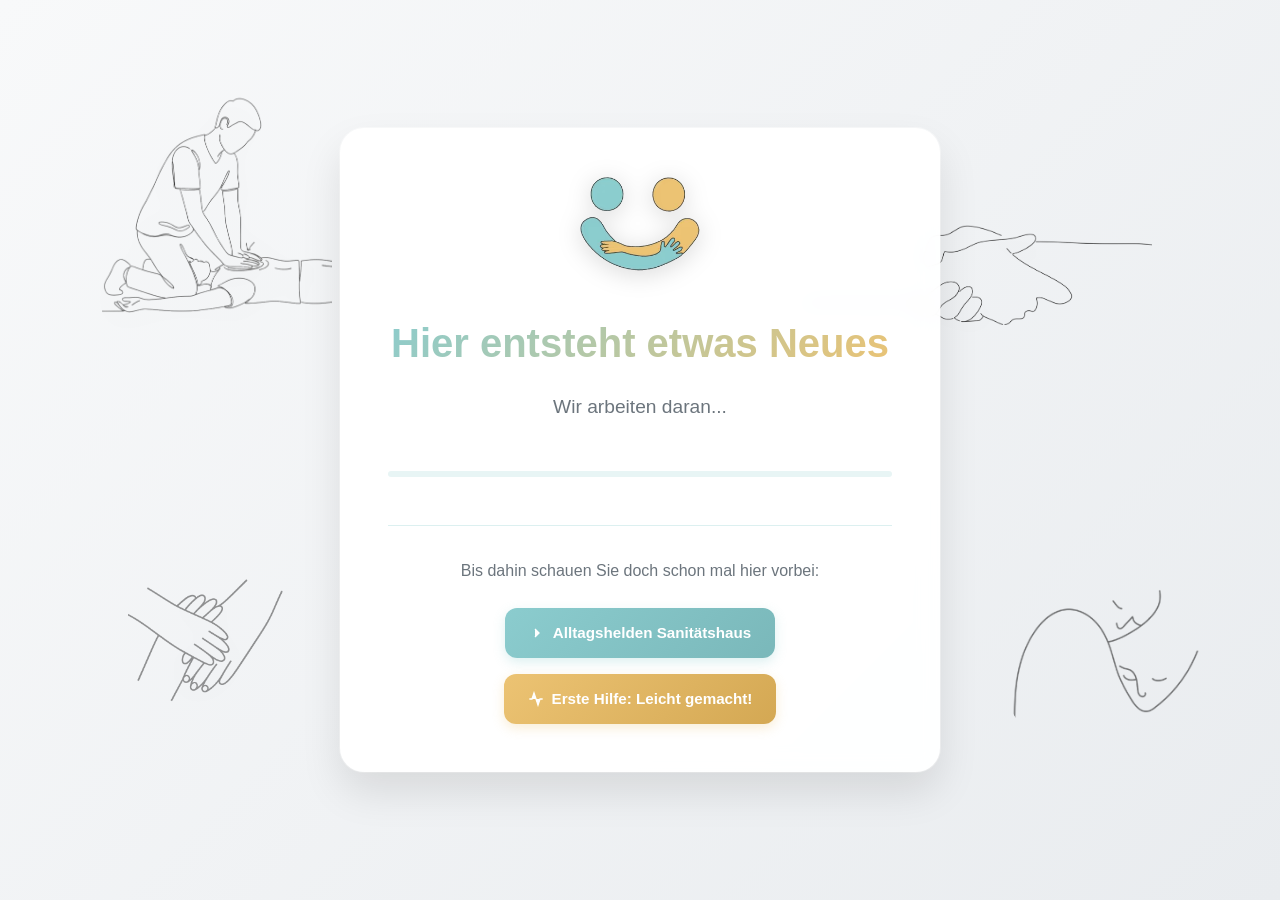
==== index.html @ 0db9a211 "Added favicon" ====
<!DOCTYPE html>
<html lang="de">

<head>
    <meta charset="UTF-8">
    <meta name="viewport" content="width=device-width, initial-scale=1.0">

    <link rel="apple-touch-icon" sizes="180x180" href="img/apple-touch-icon.png">
    <link rel="icon" type="image/png" sizes="32x32" href="img/favicon-32x32.png">
    <link rel="icon" type="image/png" sizes="16x16" href="img/favicon-16x16.png">
    <link rel="manifest" href="site.webmanifest">

    <link rel="stylesheet" href="style.css">
    <script src="script.js" async></script>
    <title>Alltagshelden GmbH – Hier entsteht etwas Neues</title>
</head>

<body>
    <!-- Floating Background Elements -->
    <div class="bg-element">
        <img src="img/bg3.avif" alt="">
    </div>
    <div class="bg-element">
        <img src="img/bg2.avif" alt="">
    </div>
    <div class="bg-element">
        <img src="img/bg1.avif" alt="">
    </div>
    <div class="bg-element">
        <img src="img/bg4.avif" alt="">
    </div>

    <div class="container">
        <div class="content-card">
            <!-- Logo Section -->
            <div class="logo-container">

                <img src="img/logo.avif" alt="Logo - Zwei Figuren halten sich im Arm" class="logo">

            </div>

            <!-- Main Content -->
            <h1 class="main-heading">Hier entsteht etwas Neues</h1>

            <p class="subtitle">
                Wir arbeiten daran...
            </p>

            <!-- Progress Indicator -->
            <div class="progress-container">
                <!-- <div class="progress-text">Wir machen Fortschritte...</div> -->
                <div class="progress-bar">
                    <div class="progress-fill"></div>
                </div>
            </div>

            <!-- Links Section -->
            <div class="links-section">
                <p class="links-intro">
                    Bis dahin schauen Sie doch schon mal hier vorbei:
                </p>

                <div class="link-buttons">
                    <a href="https://alltagshelden-sanitaetshaus.de/" class="cta-button">
                        <svg class="icon" viewBox="0 0 24 24" fill="none" stroke="currentColor" stroke-width="2">
                            <path d="m9 18 6-6-6-6" />
                        </svg>
                        Alltagshelden Sanitätshaus
                    </a>

                    <a href="https://www.erstehilfe-leichtgemacht.de/" class="cta-button secondary">
                        <svg class="icon" viewBox="0 0 24 24" fill="none" stroke="currentColor" stroke-width="2">
                            <path d="M22 12h-4l-3 9L9 3l-3 9H2" />
                        </svg>
                        Erste Hilfe: Leicht gemacht!
                    </a>
                </div>
            </div>
        </div>
    </div>

</body>

</html>
---- style.css ----
/* === BASE STYLES === */
 * {
     margin: 0;
     padding: 0;
     box-sizing: border-box;
 }

 body {
     font-family: -apple-system, BlinkMacSystemFont, 'Segoe UI', Roboto, Oxygen, Ubuntu, Cantarell, sans-serif;
     line-height: 1.6;
     color: #333;
     background: linear-gradient(135deg, #f8f9fa 0%, #e9ecef 100%);
     min-height: 100vh;
     overflow-x: hidden;
 }

 /* === MAIN CONTAINER === */
 .container {
     display: flex;
     flex-direction: column;
     justify-content: center;
     align-items: center;
     min-height: 100vh;
     padding: 2rem;
     position: relative;
 }

 /* === FLOATING BACKGROUND ELEMENTS === */
 .bg-element {
     position: absolute;
     border-radius: 16px;
     animation: float 8s ease-in-out infinite;
     overflow: hidden;
     z-index: 1;
     filter: drop-shadow(0 5px 15px rgba(0, 0, 0, 0.07));
     transform-origin: center center;
 }

 .bg-element img {
     width: 100%;
     height: 100%;
     object-fit: cover;
     opacity: 0.9;
     transition: all 0.3s ease;
 }

 .bg-element:nth-child(1) {
     top: 10vh;
     left: 8vw;
     width: 230px;
     height: 240px;
     animation-delay: 0s;
 }

 .bg-element:nth-child(2) {
     bottom: 15vh;
     right: 5vw;
     width: 220px;
     height: 220px;
     border-radius: 50%;
     opacity: 60% !important;
     animation-delay: 2s;
 }

 .bg-element:nth-child(3) {
     top: 25vh;
     right: 10vw;
     width: 350px;
     height: 100px;
     animation-delay: 1s;
 }

 .bg-element:nth-child(4) {
     bottom: 20vh;
     left: 10vw;
     width: 160px;
     height: 160px;
     opacity: 50% !important;
     border-radius: 32px;
     animation-delay: 3s;
 }


 @keyframes float {

     0%,
     100% {
         transform: translateY(0px) rotate(-2deg);
         opacity: 0.8;
     }

     50% {
         transform: translateY(-25px) rotate(3deg);
         opacity: 1;
     }
 }

 /* === MAIN CONTENT CARD === */
 .content-card {
     background: rgba(255, 255, 255, 0.95);
     backdrop-filter: blur(10px);
     border-radius: 24px;
     padding: 3rem;
     text-align: center;
     box-shadow:
         0 20px 40px rgba(0, 0, 0, 0.1),
         0 0 0 1px rgba(255, 255, 255, 0.5);
     max-width: 600px;
     width: 100%;
     position: relative;
     z-index: 10;
     animation: slideUp 0.8s ease-out;
 }

 @keyframes slideUp {
     from {
         opacity: 0;
         transform: translateY(30px);
     }

     to {
         opacity: 1;
         transform: translateY(0);
     }
 }

 /* === LOGO STYLING === */
 .logo-container {
     margin-bottom: 2rem;
     animation: logoAppear 1s ease-out 0.3s both;
 }

 .logo {
     width: 120px;
     height: auto;
     max-width: 100%;
     filter: drop-shadow(0 4px 12px rgba(0, 0, 0, 0.15));
     transition: transform 0.3s ease;
 }

 .logo:hover {
     transform: scale(1.05);
 }

 @keyframes logoAppear {
     from {
         opacity: 0;
         transform: scale(0.8);
     }

     to {
         opacity: 1;
         transform: scale(1);
     }
 }

 /* === TYPOGRAPHY === */
 .main-heading {
     font-size: clamp(1.8rem, 4vw, 2.5rem);
     font-weight: 700;
     color: #2c3e50;
     margin-bottom: 1rem;
     background: linear-gradient(135deg, #8bccce 0%, #ecc373 100%);
     -webkit-background-clip: text;
     -webkit-text-fill-color: transparent;
     background-clip: text;
     animation: textGlow 2s ease-in-out infinite alternate;
 }

 @keyframes textGlow {
     from {
         filter: drop-shadow(0 0 5px rgba(139, 204, 206, 0.3));
     }

     to {
         filter: drop-shadow(0 0 15px rgba(236, 195, 115, 0.4));
     }
 }

 .subtitle {
     font-size: clamp(1rem, 2.5vw, 1.2rem);
     color: #6c757d;
     margin-bottom: 2rem;
     line-height: 1.7;
 }

 /* === PROGRESS INDICATOR === */
 .progress-container {
     margin: 2rem 0;
     padding: 1rem 0;
 }

 .progress-text {
     font-size: 0.9rem;
     color: #8bccce;
     margin-bottom: 0.5rem;
     font-weight: 500;
 }

 .progress-bar {
     width: 100%;
     height: 6px;
     background: rgba(139, 204, 206, 0.2);
     border-radius: 3px;
     overflow: hidden;
 }

 .progress-fill {
     height: 100%;
     background: linear-gradient(90deg, #8bccce 0%, #ecc373 100%);
     border-radius: 3px;
     width: 0%;
     animation: progressAnimation 3s ease-in-out infinite;
 }

 @keyframes progressAnimation {
     0% {
         width: 0%;
     }

     50% {
         width: 70%;
     }

     100% {
         width: 0%;
     }
 }

 /* === LINKS SECTION === */
 .links-section {
     margin-top: 2rem;
     padding-top: 2rem;
     border-top: 1px solid rgba(139, 204, 206, 0.3);
 }

 .links-intro {
     font-size: 1rem;
     color: #6c757d;
     margin-bottom: 1.5rem;
 }

 .link-buttons {
     display: flex;
     gap: 1rem;
     justify-content: center;
     flex-wrap: wrap;
 }

 .cta-button {
     display: inline-flex;
     align-items: center;
     gap: 0.5rem;
     padding: 0.8rem 1.5rem;
     background: linear-gradient(135deg, #8bccce 0%, #7ab8ba 100%);
     color: white;
     text-decoration: none;
     border-radius: 12px;
     font-weight: 600;
     font-size: 0.95rem;
     transition: all 0.3s ease;
     box-shadow: 0 4px 12px rgba(139, 204, 206, 0.3);
 }

 .cta-button:hover {
     transform: translateY(-2px);
     box-shadow: 0 6px 20px rgba(139, 204, 206, 0.4);
     background: linear-gradient(135deg, #7ab8ba 0%, #6aa4a6 100%);
 }

 .cta-button.secondary {
     background: linear-gradient(135deg, #ecc373 0%, #d4a853 100%);
     box-shadow: 0 4px 12px rgba(236, 195, 115, 0.3);
 }

 .cta-button.secondary:hover {
     background: linear-gradient(135deg, #d4a853 0%, #bc9043 100%);
     box-shadow: 0 6px 20px rgba(236, 195, 115, 0.4);
 }

 /* === DECORATIVE ICONS === */
 .icon {
     width: 16px;
     height: 16px;
     fill: currentColor;
 }

 /* === RESPONSIVE DESIGN === */
 @media (max-width: 768px) {
     .container {
         padding: 1rem;
     }

     .content-card {
         padding: 2rem 1.5rem;
         margin: 1rem 0;
     }

     .link-buttons {
         flex-direction: column;
         align-items: center;
     }

     .cta-button {
         width: 100%;
         max-width: 280px;
         justify-content: center;
     }

     .bg-element {
         display: none;
     }
 }

 @media (max-width: 480px) {
     .content-card {
         padding: 1.5rem 1rem;
         border-radius: 16px;
     }

     .main-heading {
         font-size: 1.6rem;
     }

     .logo {
         width: 100px;
     }
 }

 /* === ACCESSIBILITY === */
 @media (prefers-reduced-motion: reduce) {
     * {
         animation-duration: 0.01ms !important;
         animation-iteration-count: 1 !important;
         transition-duration: 0.01ms !important;
     }
 }

 /* === FOCUS STYLES === */
 .cta-button:focus {
     outline: 2px solid #8bccce;
     outline-offset: 2px;
 }
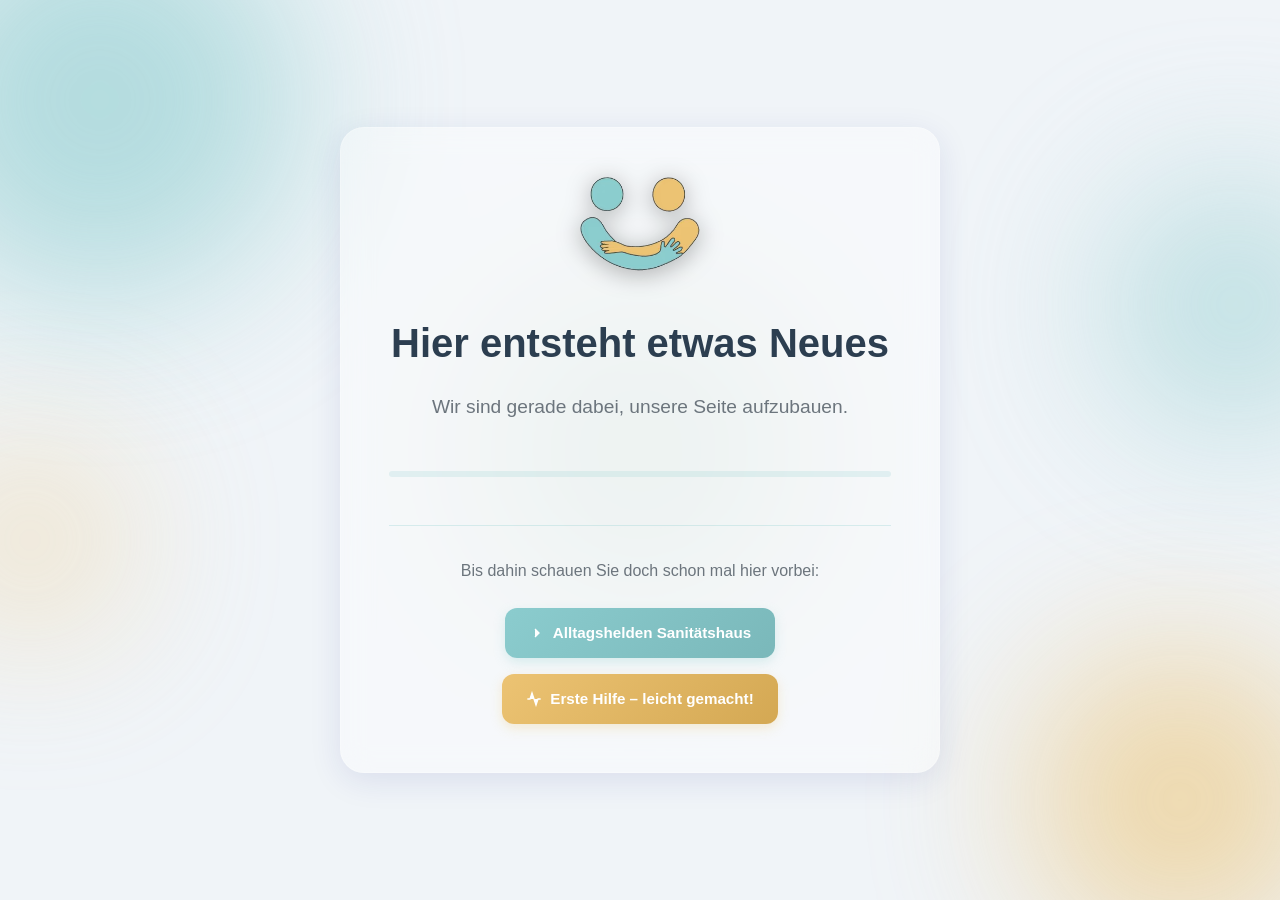
==== commit 6667a31c: "Background changes" ====
--- a/index.html
+++ b/index.html
@@ -16,19 +16,13 @@
 </head>
 
 <body>
-    <!-- Floating Background Elements -->
-    <div class="bg-element">
-        <img src="img/bg3.avif" alt="">
-    </div>
-    <div class="bg-element">
-        <img src="img/bg2.avif" alt="">
-    </div>
-    <div class="bg-element">
-        <img src="img/bg1.avif" alt="">
-    </div>
-    <div class="bg-element">
-        <img src="img/bg4.avif" alt="">
-    </div>
+
+    <div class="background-blob blob1"></div>
+    <div class="background-blob blob2"></div>
+    <div class="background-blob blob3"></div>
+    <div class="background-blob blob4"></div>
+    <div class="background-blob blob5"></div>
+
 
     <div class="container">
         <div class="content-card">
@@ -43,12 +37,12 @@
             <h1 class="main-heading">Hier entsteht etwas Neues</h1>
 
             <p class="subtitle">
-                Wir arbeiten daran...
+                Wir sind gerade dabei, unsere Seite aufzubauen.
             </p>
 
             <!-- Progress Indicator -->
             <div class="progress-container">
-                <!-- <div class="progress-text">Wir machen Fortschritte...</div> -->
+                <!-- <div class="progress-text">In arbeit...</div> -->
                 <div class="progress-bar">
                     <div class="progress-fill"></div>
                 </div>
@@ -72,7 +66,7 @@
                         <svg class="icon" viewBox="0 0 24 24" fill="none" stroke="currentColor" stroke-width="2">
                             <path d="M22 12h-4l-3 9L9 3l-3 9H2" />
                         </svg>
-                        Erste Hilfe: Leicht gemacht!
+                        Erste Hilfe – leicht gemacht!
                     </a>
                 </div>
             </div>
--- a/style.css
+++ b/style.css
@@ -1,343 +1,377 @@
- /* === BASE STYLES === */
- * {
-     margin: 0;
-     padding: 0;
-     box-sizing: border-box;
- }
-
- body {
-     font-family: -apple-system, BlinkMacSystemFont, 'Segoe UI', Roboto, Oxygen, Ubuntu, Cantarell, sans-serif;
-     line-height: 1.6;
-     color: #333;
-     background: linear-gradient(135deg, #f8f9fa 0%, #e9ecef 100%);
-     min-height: 100vh;
-     overflow-x: hidden;
- }
-
- /* === MAIN CONTAINER === */
- .container {
-     display: flex;
-     flex-direction: column;
-     justify-content: center;
-     align-items: center;
-     min-height: 100vh;
-     padding: 2rem;
-     position: relative;
- }
-
- /* === FLOATING BACKGROUND ELEMENTS === */
- .bg-element {
-     position: absolute;
-     border-radius: 16px;
-     animation: float 8s ease-in-out infinite;
-     overflow: hidden;
-     z-index: 1;
-     filter: drop-shadow(0 5px 15px rgba(0, 0, 0, 0.07));
-     transform-origin: center center;
- }
-
- .bg-element img {
-     width: 100%;
-     height: 100%;
-     object-fit: cover;
-     opacity: 0.9;
-     transition: all 0.3s ease;
- }
-
- .bg-element:nth-child(1) {
-     top: 10vh;
-     left: 8vw;
-     width: 230px;
-     height: 240px;
-     animation-delay: 0s;
- }
-
- .bg-element:nth-child(2) {
-     bottom: 15vh;
-     right: 5vw;
-     width: 220px;
-     height: 220px;
-     border-radius: 50%;
-     opacity: 60% !important;
-     animation-delay: 2s;
- }
-
- .bg-element:nth-child(3) {
-     top: 25vh;
-     right: 10vw;
-     width: 350px;
-     height: 100px;
-     animation-delay: 1s;
- }
-
- .bg-element:nth-child(4) {
-     bottom: 20vh;
-     left: 10vw;
-     width: 160px;
-     height: 160px;
-     opacity: 50% !important;
-     border-radius: 32px;
-     animation-delay: 3s;
- }
-
-
- @keyframes float {
-
-     0%,
-     100% {
-         transform: translateY(0px) rotate(-2deg);
-         opacity: 0.8;
-     }
-
-     50% {
-         transform: translateY(-25px) rotate(3deg);
-         opacity: 1;
-     }
- }
-
- /* === MAIN CONTENT CARD === */
- .content-card {
-     background: rgba(255, 255, 255, 0.95);
-     backdrop-filter: blur(10px);
-     border-radius: 24px;
-     padding: 3rem;
-     text-align: center;
-     box-shadow:
-         0 20px 40px rgba(0, 0, 0, 0.1),
-         0 0 0 1px rgba(255, 255, 255, 0.5);
-     max-width: 600px;
-     width: 100%;
-     position: relative;
-     z-index: 10;
-     animation: slideUp 0.8s ease-out;
- }
-
- @keyframes slideUp {
-     from {
-         opacity: 0;
-         transform: translateY(30px);
-     }
-
-     to {
-         opacity: 1;
-         transform: translateY(0);
-     }
- }
-
- /* === LOGO STYLING === */
- .logo-container {
-     margin-bottom: 2rem;
-     animation: logoAppear 1s ease-out 0.3s both;
- }
-
- .logo {
-     width: 120px;
-     height: auto;
-     max-width: 100%;
-     filter: drop-shadow(0 4px 12px rgba(0, 0, 0, 0.15));
-     transition: transform 0.3s ease;
- }
-
- .logo:hover {
-     transform: scale(1.05);
- }
-
- @keyframes logoAppear {
-     from {
-         opacity: 0;
-         transform: scale(0.8);
-     }
-
-     to {
-         opacity: 1;
-         transform: scale(1);
-     }
- }
-
- /* === TYPOGRAPHY === */
- .main-heading {
-     font-size: clamp(1.8rem, 4vw, 2.5rem);
-     font-weight: 700;
-     color: #2c3e50;
-     margin-bottom: 1rem;
-     background: linear-gradient(135deg, #8bccce 0%, #ecc373 100%);
-     -webkit-background-clip: text;
-     -webkit-text-fill-color: transparent;
-     background-clip: text;
-     animation: textGlow 2s ease-in-out infinite alternate;
- }
-
- @keyframes textGlow {
-     from {
-         filter: drop-shadow(0 0 5px rgba(139, 204, 206, 0.3));
-     }
-
-     to {
-         filter: drop-shadow(0 0 15px rgba(236, 195, 115, 0.4));
-     }
- }
-
- .subtitle {
-     font-size: clamp(1rem, 2.5vw, 1.2rem);
-     color: #6c757d;
-     margin-bottom: 2rem;
-     line-height: 1.7;
- }
-
- /* === PROGRESS INDICATOR === */
- .progress-container {
-     margin: 2rem 0;
-     padding: 1rem 0;
- }
-
- .progress-text {
-     font-size: 0.9rem;
-     color: #8bccce;
-     margin-bottom: 0.5rem;
-     font-weight: 500;
- }
-
- .progress-bar {
-     width: 100%;
-     height: 6px;
-     background: rgba(139, 204, 206, 0.2);
-     border-radius: 3px;
-     overflow: hidden;
- }
-
- .progress-fill {
-     height: 100%;
-     background: linear-gradient(90deg, #8bccce 0%, #ecc373 100%);
-     border-radius: 3px;
-     width: 0%;
-     animation: progressAnimation 3s ease-in-out infinite;
- }
-
- @keyframes progressAnimation {
-     0% {
-         width: 0%;
-     }
-
-     50% {
-         width: 70%;
-     }
-
-     100% {
-         width: 0%;
-     }
- }
-
- /* === LINKS SECTION === */
- .links-section {
-     margin-top: 2rem;
-     padding-top: 2rem;
-     border-top: 1px solid rgba(139, 204, 206, 0.3);
- }
-
- .links-intro {
-     font-size: 1rem;
-     color: #6c757d;
-     margin-bottom: 1.5rem;
- }
-
- .link-buttons {
-     display: flex;
-     gap: 1rem;
-     justify-content: center;
-     flex-wrap: wrap;
- }
-
- .cta-button {
-     display: inline-flex;
-     align-items: center;
-     gap: 0.5rem;
-     padding: 0.8rem 1.5rem;
-     background: linear-gradient(135deg, #8bccce 0%, #7ab8ba 100%);
-     color: white;
-     text-decoration: none;
-     border-radius: 12px;
-     font-weight: 600;
-     font-size: 0.95rem;
-     transition: all 0.3s ease;
-     box-shadow: 0 4px 12px rgba(139, 204, 206, 0.3);
- }
-
- .cta-button:hover {
-     transform: translateY(-2px);
-     box-shadow: 0 6px 20px rgba(139, 204, 206, 0.4);
-     background: linear-gradient(135deg, #7ab8ba 0%, #6aa4a6 100%);
- }
-
- .cta-button.secondary {
-     background: linear-gradient(135deg, #ecc373 0%, #d4a853 100%);
-     box-shadow: 0 4px 12px rgba(236, 195, 115, 0.3);
- }
-
- .cta-button.secondary:hover {
-     background: linear-gradient(135deg, #d4a853 0%, #bc9043 100%);
-     box-shadow: 0 6px 20px rgba(236, 195, 115, 0.4);
- }
-
- /* === DECORATIVE ICONS === */
- .icon {
-     width: 16px;
-     height: 16px;
-     fill: currentColor;
- }
-
- /* === RESPONSIVE DESIGN === */
- @media (max-width: 768px) {
-     .container {
-         padding: 1rem;
-     }
-
-     .content-card {
-         padding: 2rem 1.5rem;
-         margin: 1rem 0;
-     }
-
-     .link-buttons {
-         flex-direction: column;
-         align-items: center;
-     }
-
-     .cta-button {
-         width: 100%;
-         max-width: 280px;
-         justify-content: center;
-     }
-
-     .bg-element {
-         display: none;
-     }
- }
-
- @media (max-width: 480px) {
-     .content-card {
-         padding: 1.5rem 1rem;
-         border-radius: 16px;
-     }
-
-     .main-heading {
-         font-size: 1.6rem;
-     }
-
-     .logo {
-         width: 100px;
-     }
- }
-
- /* === ACCESSIBILITY === */
- @media (prefers-reduced-motion: reduce) {
-     * {
-         animation-duration: 0.01ms !important;
-         animation-iteration-count: 1 !important;
-         transition-duration: 0.01ms !important;
-     }
- }
-
- /* === FOCUS STYLES === */
- .cta-button:focus {
-     outline: 2px solid #8bccce;
-     outline-offset: 2px;
- }+/* === BASE STYLES === */
+* {
+    margin: 0;
+    padding: 0;
+    box-sizing: border-box;
+}
+
+body {
+    font-family: -apple-system, BlinkMacSystemFont, 'Segoe UI', Roboto, Oxygen, Ubuntu, Cantarell, sans-serif;
+    line-height: 1.6;
+    color: #333;
+    min-height: 100vh;
+    overflow-x: hidden;
+    background-color: #f0f4f8;
+    position: relative;
+}
+
+/* === ANIMATED BACKGROUND BLOBS === */
+.background-blob {
+    position: fixed;
+    border-radius: 50%;
+    filter: blur(80px);
+    opacity: 0.6;
+    z-index: 1;
+    pointer-events: none;
+}
+
+.blob1 {
+    width: 400px;
+    height: 400px;
+    background: #8bccce;
+    top: -100px;
+    left: -100px;
+    animation: moveBlob 15s infinite alternate;
+}
+
+.blob2 {
+    width: 300px;
+    height: 300px;
+    background: #ecc373;
+    bottom: -50px;
+    right: -50px;
+    animation: moveBlob 20s infinite alternate-reverse;
+}
+
+.blob3 {
+    width: 250px;
+    height: 250px;
+    background: linear-gradient(45deg, #8bccce, #a8d5d7);
+    top: 20vh;
+    right: -80px;
+    animation: moveBlob 18s infinite alternate;
+    animation-delay: -5s;
+}
+
+.blob4 {
+    width: 180px;
+    height: 180px;
+    background: #f0d49e;
+    bottom: 30vh;
+    left: -60px;
+    animation: moveBlob 22s infinite alternate-reverse;
+    animation-delay: -8s;
+}
+
+.blob5 {
+    width: 320px;
+    height: 320px;
+    background: radial-gradient(circle, rgba(139, 204, 206, 0.4), rgba(236, 195, 115, 0.3));
+    top: 50%;
+    left: 50%;
+    transform: translate(-50%, -50%);
+    animation: floatCenter 25s infinite ease-in-out;
+    animation-delay: -10s;
+}
+
+@keyframes floatCenter {
+
+    0%,
+    100% {
+        transform: translate(-50%, -50%) scale(1) rotate(0deg);
+    }
+
+    33% {
+        transform: translate(-40%, -60%) scale(1.1) rotate(120deg);
+    }
+
+    66% {
+        transform: translate(-60%, -40%) scale(0.9) rotate(240deg);
+    }
+}
+
+@keyframes moveBlob {
+    from {
+        transform: translate(0, 0) scale(1) rotate(0deg);
+    }
+
+    to {
+        transform: translate(60px, 80px) scale(1.2) rotate(180deg);
+    }
+}
+
+.container {
+    display: flex;
+    flex-direction: column;
+    justify-content: center;
+    align-items: center;
+    min-height: 100vh;
+    padding: 2rem;
+    position: relative;
+}
+
+/* === MAIN CONTENT CARD === */
+.content-card {
+    background: rgba(255, 255, 255, 0.4);
+    backdrop-filter: blur(15px);
+    -webkit-backdrop-filter: blur(15px);
+    border-radius: 24px;
+    padding: 3rem;
+    text-align: center;
+    box-shadow: 0 8px 32px 0 rgba(31, 38, 135, 0.1);
+    max-width: 600px;
+    width: 100%;
+    position: relative;
+    z-index: 10;
+    animation: slideUp 0.8s ease-out;
+    border: 1px solid rgba(255, 255, 255, 0.2);
+}
+
+@keyframes slideUp {
+    from {
+        opacity: 0;
+        transform: translateY(30px);
+    }
+
+    to {
+        opacity: 1;
+        transform: translateY(0);
+    }
+}
+
+/* === LOGO STYLING === */
+.logo-container {
+    margin-bottom: 2rem;
+    animation: logoAppear 1s ease-out 0.3s both;
+}
+
+.logo {
+    width: 120px;
+    height: auto;
+    max-width: 100%;
+    filter: drop-shadow(0 4px 12px rgba(0, 0, 0, 0.3));
+    transition: transform 0.3s ease;
+}
+
+.logo:hover {
+    transform: scale(1.05);
+}
+
+@keyframes logoAppear {
+    from {
+        opacity: 0;
+        transform: scale(0.8);
+    }
+
+    to {
+        opacity: 1;
+        transform: scale(1);
+    }
+}
+
+/* === TYPOGRAPHY === */
+.main-heading {
+    font-size: clamp(1.8rem, 4vw, 2.5rem);
+    font-weight: 700;
+    color: #2c3e50;
+    margin-bottom: 1rem;
+    animation: textGlow 2s ease-in-out infinite alternate;
+}
+
+@keyframes textGlow {
+    from {
+        text-shadow: 0 0 5px rgba(139, 204, 206, 0.3);
+    }
+
+    to {
+        text-shadow: 0 0 15px rgba(236, 195, 115, 0.4);
+    }
+}
+
+.subtitle {
+    font-size: clamp(1rem, 2.5vw, 1.2rem);
+    color: #6c757d;
+    margin-bottom: 2rem;
+    line-height: 1.7;
+}
+
+/* === PROGRESS INDICATOR === */
+.progress-container {
+    margin: 2rem 0;
+    padding: 1rem 0;
+}
+
+.progress-text {
+    font-size: 0.9rem;
+    color: #8bccce;
+    margin-bottom: 0.5rem;
+    font-weight: 500;
+}
+
+.progress-bar {
+    width: 100%;
+    height: 6px;
+    background: rgba(139, 204, 206, 0.2);
+    border-radius: 3px;
+    overflow: hidden;
+}
+
+.progress-fill {
+    height: 100%;
+    background: linear-gradient(90deg, #8bccce 0%, #ecc373 100%);
+    border-radius: 3px;
+    width: 0%;
+    animation: progressAnimation 3s ease-in-out infinite;
+}
+
+@keyframes progressAnimation {
+    0% {
+        width: 0%;
+    }
+
+    50% {
+        width: 70%;
+    }
+
+    100% {
+        width: 0%;
+    }
+}
+
+/* === LINKS SECTION === */
+.links-section {
+    margin-top: 2rem;
+    padding-top: 2rem;
+    border-top: 1px solid rgba(139, 204, 206, 0.3);
+}
+
+.links-intro {
+    font-size: 1rem;
+    color: #6c757d;
+    margin-bottom: 1.5rem;
+}
+
+.link-buttons {
+    display: flex;
+    gap: 1rem;
+    justify-content: center;
+    flex-wrap: wrap;
+}
+
+.cta-button {
+    display: inline-flex;
+    align-items: center;
+    gap: 0.5rem;
+    padding: 0.8rem 1.5rem;
+    background: linear-gradient(135deg, #8bccce 0%, #7ab8ba 100%);
+    color: white;
+    text-decoration: none;
+    border-radius: 12px;
+    font-weight: 600;
+    font-size: 0.95rem;
+    transition: all 0.3s ease;
+    box-shadow: 0 4px 12px rgba(139, 204, 206, 0.3);
+}
+
+.cta-button:hover {
+    transform: translateY(-2px);
+    box-shadow: 0 6px 20px rgba(139, 204, 206, 0.4);
+    background: linear-gradient(135deg, #7ab8ba 0%, #6aa4a6 100%);
+}
+
+.cta-button.secondary {
+    background: linear-gradient(135deg, #ecc373 0%, #d4a853 100%);
+    box-shadow: 0 4px 12px rgba(236, 195, 115, 0.3);
+}
+
+.cta-button.secondary:hover {
+    background: linear-gradient(135deg, #d4a853 0%, #bc9043 100%);
+    box-shadow: 0 6px 20px rgba(236, 195, 115, 0.4);
+}
+
+/* === DECORATIVE ICONS === */
+.icon {
+    width: 16px;
+    height: 16px;
+    fill: currentColor;
+}
+
+/* === ACCESSIBILITY === */
+@media (prefers-reduced-motion: reduce) {
+    .background-blob {
+        animation: none !important;
+    }
+
+    * {
+        animation-duration: 0.01ms !important;
+        animation-iteration-count: 1 !important;
+        transition-duration: 0.01ms !important;
+    }
+}
+
+/* === RESPONSIVE DESIGN === */
+@media (max-width: 768px) {
+    .container {
+        padding: 1rem;
+    }
+
+    .content-card {
+        padding: 2rem 1.5rem;
+        margin: 1rem 0;
+        background: rgba(255, 255, 255, 0.4);
+        backdrop-filter: blur(15px);
+    }
+
+    .link-buttons {
+        flex-direction: column;
+        align-items: center;
+    }
+
+    .cta-button {
+        width: 100%;
+        max-width: 280px;
+        justify-content: center;
+    }
+
+    .blob3,
+    .blob4,
+    .blob5 {
+        display: none;
+    }
+}
+
+@media (max-width: 480px) {
+    .content-card {
+        padding: 1.5rem 1rem;
+        border-radius: 16px;
+        background: rgba(255, 255, 255, 0.4);
+        backdrop-filter: blur(12px);
+    }
+
+    .main-heading {
+        font-size: 1.6rem;
+    }
+
+    .logo {
+        width: 100px;
+    }
+}
+
+/* === FOCUS STYLES === */
+.cta-button:focus {
+    outline: 2px solid #8bccce;
+    outline-offset: 2px;
+}
+
+/* === ACCESSIBILITY === */
+@media (prefers-reduced-motion: reduce) {
+    .background-blob {
+        animation: none !important;
+    }
+
+    * {
+        animation-duration: 0.01ms !important;
+        animation-iteration-count: 1 !important;
+        transition-duration: 0.01ms !important;
+    }
+}
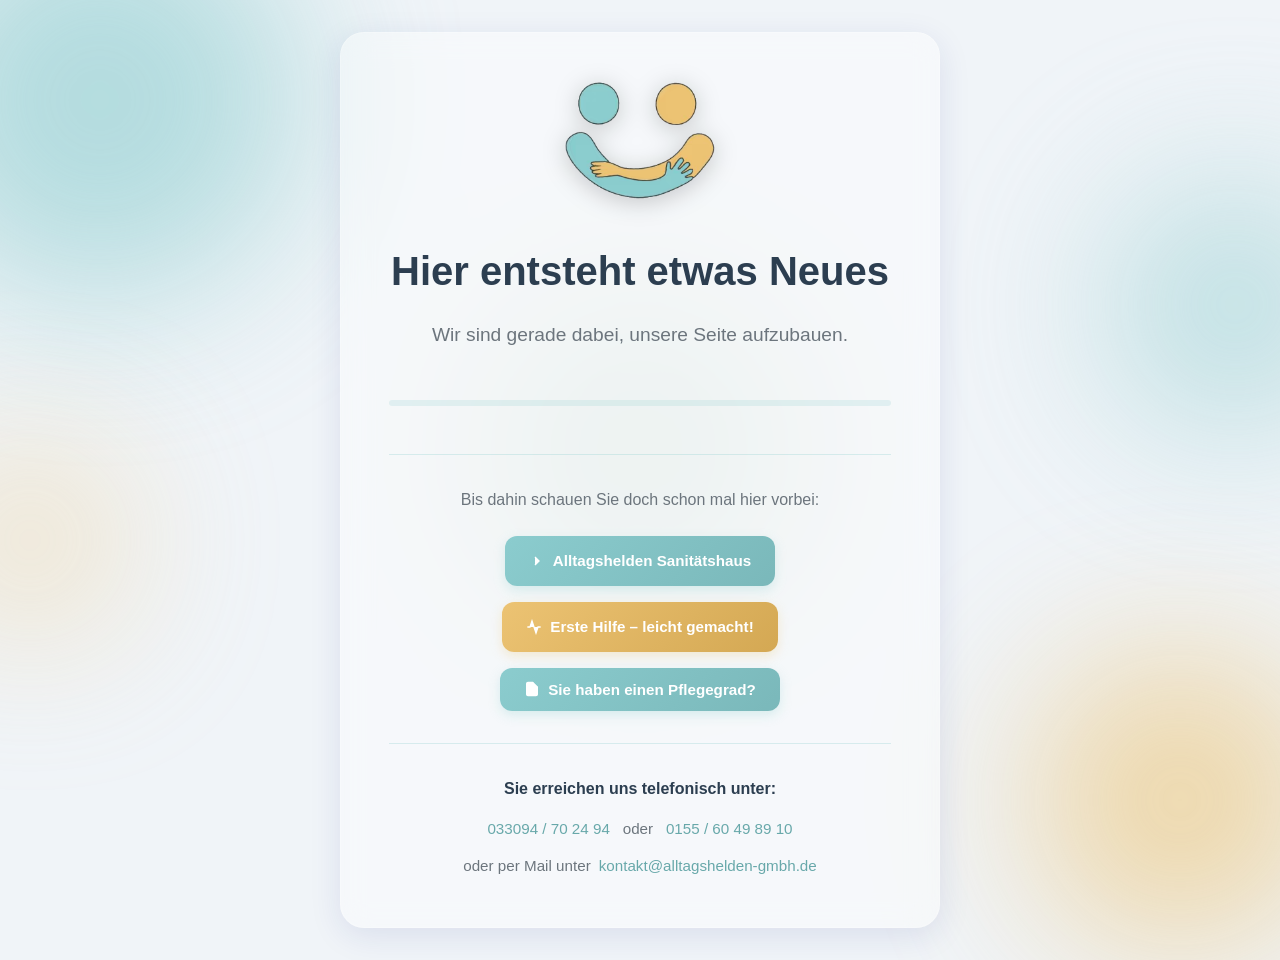
==== commit e70514ac: "Requested changes from 29.09.2025" ====
--- a/index.html
+++ b/index.html
@@ -38,6 +38,7 @@
 
             <p class="subtitle">
                 Wir sind gerade dabei, unsere Seite aufzubauen.
+
             </p>
 
             <!-- Progress Indicator -->
@@ -47,6 +48,7 @@
                     <div class="progress-fill"></div>
                 </div>
             </div>
+
 
             <!-- Links Section -->
             <div class="links-section">
@@ -68,6 +70,57 @@
                         </svg>
                         Erste Hilfe – leicht gemacht!
                     </a>
+
+                    <!-- Pflegegrad Info Button -->
+                    <button class="cta-button" onclick="openModal()">
+                        <svg class="icon" viewBox="0 0 24 24" fill="none" stroke="currentColor" stroke-width="2">
+                            <path d="M13 2H6a2 2 0 0 0-2 2v16a2 2 0 0 0 2 2h12a2 2 0 0 0 2-2V9z" />
+                            <polyline points="13 2 13 9 20 9" />
+                        </svg>
+                        Sie haben einen Pflegegrad?
+                    </button>
+
+                    <!-- Modal Overlay -->
+                    <div id="imageModal" class="modal" onclick="closeModal()">
+                        <span class="modal-close" onclick="event.stopPropagation(); closeModal();">&times;</span>
+
+                        <!-- Download button (stops propagation so modal doesn't close) -->
+                        <button id="modalDownload" class="modal-download"
+                            onclick="event.stopPropagation(); downloadModalImage();" aria-label="Bild herunterladen">
+                            <svg viewBox="0 0 24 24" fill="none" stroke="currentColor" stroke-width="2"
+                                aria-hidden="true" focusable="false">
+                                <path d="M21 15v4a2 2 0 0 1-2 2H5a2 2 0 0 1-2-2v-4" />
+                                <polyline points="7 10 12 15 17 10" />
+                                <line x1="12" y1="15" x2="12" y2="3" />
+                            </svg>
+                            <span class="sr-only">Bild herunterladen</span>
+                        </button>
+
+                        <img src="img/pflegegrad.jpg" alt="Pflegegrad Informationen" class="modal-content"
+                            onclick="event.stopPropagation()">
+                    </div>
+
+                </div>
+            </div>
+
+
+
+            <!-- Contact Section -->
+            <div class="contact-section">
+                <p class="contact-intro">
+                    Sie erreichen uns telefonisch unter:
+                </p>
+                <div class="contact-details">
+                    <div class="contact-item">
+                        <a href="tel:+4933094702494" class="contact-link">033094 / 70 24 94</a>
+                        <span class="phone-separator">oder</span>
+                        <a href="tel:+491556049891" class="contact-link">0155 / 60 49 89 10</a>
+                    </div>
+                    <div class="contact-item">
+                        oder per Mail unter
+                        <a href="mailto:kontakt@alltagshelden-gmbh.de"
+                            class="contact-link">kontakt@alltagshelden-gmbh.de</a>
+                    </div>
                 </div>
             </div>
         </div>
--- a/style.css
+++ b/style.css
@@ -146,10 +146,10 @@
 }
 
 .logo {
-    width: 120px;
+    width: 150px;
     height: auto;
     max-width: 100%;
-    filter: drop-shadow(0 4px 12px rgba(0, 0, 0, 0.3));
+    filter: drop-shadow(0 4px 12px rgba(0, 0, 0, 0.2));
     transition: transform 0.3s ease;
 }
 
@@ -296,6 +296,235 @@
     fill: currentColor;
 }
 
+/* === CONTACT INFO SECTION === */
+.contact-section {
+    margin-top: 2rem;
+    padding-top: 2rem;
+    border-top: 1px solid rgba(139, 204, 206, 0.3);
+}
+
+.contact-intro {
+    font-size: 1rem;
+    color: #2c3e50;
+    margin-bottom: 1rem;
+    font-weight: 600;
+}
+
+.contact-details {
+    display: flex;
+    flex-direction: column;
+    gap: 0.8rem;
+    align-items: center;
+}
+
+.contact-item {
+    font-size: 0.95rem;
+    color: #6c757d;
+    display: flex;
+    align-items: center;
+    gap: 0.5rem;
+}
+
+.contact-link {
+    color: #68a8aa;
+    text-decoration: none;
+    transition: all 0.3s ease;
+    font-weight: 500;
+}
+
+.contact-link:hover {
+    color: #7ab8ba;
+    text-decoration: underline;
+}
+
+.contact-link:focus {
+    outline: 2px solid #8bccce;
+    outline-offset: 2px;
+    border-radius: 4px;
+}
+
+.phone-separator {
+    color: #6c757d;
+    margin: 0 0.3rem;
+}
+
+@media (max-width: 480px) {
+    .contact-item {
+        font-size: 0.9rem;
+        flex-wrap: wrap;
+        justify-content: center;
+        text-align: center;
+    }
+}
+
+/* === PFLEGEGRAD SECTION === */
+.pflegegrad-section {
+    margin: 1.5rem 0;
+}
+
+.info-button {
+    display: inline-flex;
+    align-items: center;
+    gap: 0.5rem;
+    padding: 0.8rem 1.5rem;
+    background: linear-gradient(135deg, #a8d5d7 0%, #8bccce 100%);
+    color: white;
+    border: none;
+    border-radius: 12px;
+    font-weight: 600;
+    font-size: 0.95rem;
+    cursor: pointer;
+    transition: all 0.3s ease;
+    box-shadow: 0 4px 12px rgba(139, 204, 206, 0.3);
+}
+
+.info-button:hover {
+    transform: translateY(-2px);
+    box-shadow: 0 6px 20px rgba(139, 204, 206, 0.4);
+    background: linear-gradient(135deg, #8bccce 0%, #7ab8ba 100%);
+}
+
+/* === MODAL === */
+.modal {
+    display: none;
+    position: fixed;
+    z-index: 1000;
+    left: -1px;
+    top: -1px;
+    width: calc(100% + 2px);
+    height: calc(100% + 2px);
+    background: linear-gradient(135deg, rgba(139, 204, 206, 0.3), rgba(236, 195, 115, 0.3));
+    backdrop-filter: blur(25px) brightness(0.95);
+    -webkit-backdrop-filter: blur(25px) brightness(0.95);
+    cursor: pointer;
+    opacity: 0;
+    transition: opacity 0.3s ease;
+    border-radius: 24px;
+}
+
+.modal::before {
+    content: '';
+    position: absolute;
+    top: 0;
+    left: 0;
+    right: 0;
+    bottom: 0;
+    background: radial-gradient(circle at 30% 50%, rgba(139, 204, 206, 0.2), transparent 50%),
+        radial-gradient(circle at 70% 50%, rgba(236, 195, 115, 0.2), transparent 50%);
+    pointer-events: none;
+}
+
+.modal.show {
+    opacity: 1;
+}
+
+.modal-content {
+    margin: auto;
+    display: block;
+    max-width: min(500px, 90vw);
+    max-height: 90vh;
+    position: absolute;
+    top: 50%;
+    left: 50%;
+    transform: translate(-50%, -50%) scale(0.7);
+    border-radius: 24px;
+    box-shadow: 0 20px 60px rgba(0, 0, 0, 0.3);
+    transition: transform 0.4s cubic-bezier(0.34, 1.56, 0.64, 1);
+    cursor: default;
+}
+
+.modal.show .modal-content {
+    transform: translate(-50%, -50%) scale(1);
+}
+
+.modal-close {
+    position: absolute;
+    top: 10px;
+    right: 25px;
+    color: #fff;
+    font-size: 45px;
+    font-weight: 300;
+    transition: all 0.3s ease;
+    cursor: pointer;
+    z-index: 1001;
+    text-shadow: 0 2px 8px rgba(0, 0, 0, 0.5);
+    line-height: 1;
+}
+
+.modal-close:hover {
+    color: #8bccce;
+    transform: scale(1.2);
+}
+
+/* Modal download button */
+.modal-download {
+    position: absolute;
+    top: 15px;
+    right: 60px;
+    z-index: 1001;
+    width: 45px;
+    height: 45px;
+    padding: 0;
+    display: inline-flex;
+    align-items: center;
+    justify-content: center;
+    background: transparent;
+    color: #fff;
+    border: none;
+    border-radius: 50%;
+    cursor: pointer;
+    transition: transform 0.15s ease, color 0.15s ease;
+    text-shadow: 0 1px 4px rgba(0, 0, 0, 0.5);
+}
+
+.modal-download svg {
+    width: 28px;
+    height: 28px;
+    stroke: currentColor;
+    filter: drop-shadow(0 1px 2px rgba(0, 0, 0, 0.5));
+}
+
+.modal-download:hover {
+    transform: scale(1.08);
+    color: #8bccce;
+    background: transparent;
+}
+
+.sr-only {
+    position: absolute !important;
+    width: 1px;
+    height: 1px;
+    padding: 0;
+    margin: -1px;
+    overflow: hidden;
+    clip: rect(0, 0, 0, 0);
+    white-space: nowrap;
+    border: 0;
+}
+
+/* Button als CTA-Button stylen */
+.cta-button {
+    border: none;
+    cursor: pointer;
+    font-family: inherit;
+}
+
+
+
+@media (max-width: 768px) {
+    .modal-content {
+        max-width: 95vw;
+        max-height: 85vh;
+    }
+
+    .modal-close {
+        top: 10px;
+        right: 15px;
+        font-size: 40px;
+    }
+}
+
+
 /* === ACCESSIBILITY === */
 @media (prefers-reduced-motion: reduce) {
     .background-blob {
@@ -343,7 +572,7 @@
 @media (max-width: 480px) {
     .content-card {
         padding: 1.5rem 1rem;
-        border-radius: 16px;
+        /* border-radius: 16px; */
         background: rgba(255, 255, 255, 0.4);
         backdrop-filter: blur(12px);
     }
@@ -352,9 +581,7 @@
         font-size: 1.6rem;
     }
 
-    .logo {
-        width: 100px;
-    }
+
 }
 
 /* === FOCUS STYLES === */
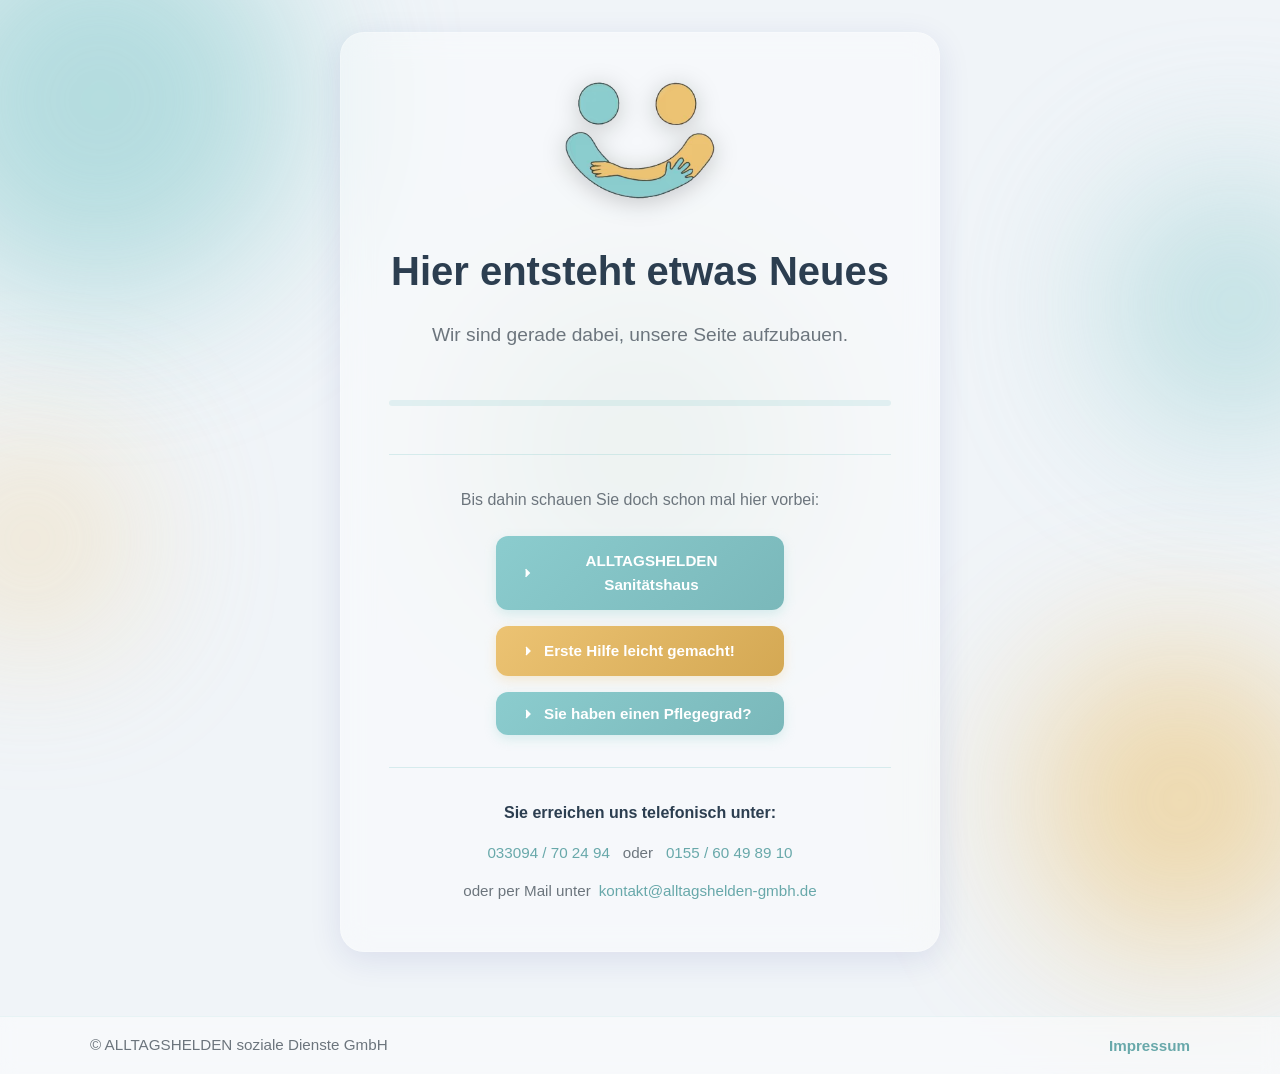
==== commit 44d94025: "Impressum + Small Changes" ====
--- a/index.html
+++ b/index.html
@@ -61,44 +61,25 @@
                         <svg class="icon" viewBox="0 0 24 24" fill="none" stroke="currentColor" stroke-width="2">
                             <path d="m9 18 6-6-6-6" />
                         </svg>
-                        Alltagshelden Sanitätshaus
+                        ALLTAGSHELDEN Sanitätshaus
                     </a>
 
                     <a href="https://www.erstehilfe-leichtgemacht.de/" class="cta-button secondary">
                         <svg class="icon" viewBox="0 0 24 24" fill="none" stroke="currentColor" stroke-width="2">
-                            <path d="M22 12h-4l-3 9L9 3l-3 9H2" />
+                            <path d="m9 18 6-6-6-6" />
                         </svg>
-                        Erste Hilfe – leicht gemacht!
+                        Erste Hilfe leicht gemacht!
                     </a>
 
                     <!-- Pflegegrad Info Button -->
                     <button class="cta-button" onclick="openModal()">
                         <svg class="icon" viewBox="0 0 24 24" fill="none" stroke="currentColor" stroke-width="2">
-                            <path d="M13 2H6a2 2 0 0 0-2 2v16a2 2 0 0 0 2 2h12a2 2 0 0 0 2-2V9z" />
-                            <polyline points="13 2 13 9 20 9" />
+                            <path d="m9 18 6-6-6-6" />
                         </svg>
                         Sie haben einen Pflegegrad?
                     </button>
 
-                    <!-- Modal Overlay -->
-                    <div id="imageModal" class="modal" onclick="closeModal()">
-                        <span class="modal-close" onclick="event.stopPropagation(); closeModal();">&times;</span>
 
-                        <!-- Download button (stops propagation so modal doesn't close) -->
-                        <button id="modalDownload" class="modal-download"
-                            onclick="event.stopPropagation(); downloadModalImage();" aria-label="Bild herunterladen">
-                            <svg viewBox="0 0 24 24" fill="none" stroke="currentColor" stroke-width="2"
-                                aria-hidden="true" focusable="false">
-                                <path d="M21 15v4a2 2 0 0 1-2 2H5a2 2 0 0 1-2-2v-4" />
-                                <polyline points="7 10 12 15 17 10" />
-                                <line x1="12" y1="15" x2="12" y2="3" />
-                            </svg>
-                            <span class="sr-only">Bild herunterladen</span>
-                        </button>
-
-                        <img src="img/pflegegrad.jpg" alt="Pflegegrad Informationen" class="modal-content"
-                            onclick="event.stopPropagation()">
-                    </div>
 
                 </div>
             </div>
@@ -124,8 +105,37 @@
                 </div>
             </div>
         </div>
+
+        <!-- Modal Overlay -->
+        <div id="imageModal" class="modal" onclick="closeModal()">
+            <span class="modal-close" onclick="event.stopPropagation(); closeModal();">&times;</span>
+
+            <!-- Download button (stops propagation so modal doesn't close) -->
+            <button id="modalDownload" class="modal-download" onclick="event.stopPropagation(); downloadModalImage();"
+                aria-label="Bild herunterladen">
+                <svg viewBox="0 0 24 24" fill="none" stroke="currentColor" stroke-width="2" aria-hidden="true"
+                    focusable="false">
+                    <path d="M21 15v4a2 2 0 0 1-2 2H5a2 2 0 0 1-2-2v-4" />
+                    <polyline points="7 10 12 15 17 10" />
+                    <line x1="12" y1="15" x2="12" y2="3" />
+                </svg>
+                <span class="sr-only">Bild herunterladen</span>
+            </button>
+
+            <img src="img/pflegegrad.jpg" alt="Pflegegrad Informationen" class="modal-content"
+                onclick="event.stopPropagation()">
+        </div>
     </div>
+
+    <footer class="site-footer" aria-label="Seitenfuß">
+        <div class="footer-container">
+            <p class="footer-text">© ALLTAGSHELDEN soziale Dienste GmbH</p>
+            <p class="footer-links">
+                <a href="impressum.html" class="footer-link">Impressum</a>
+            </p>
+        </div>
+    </footer>
 
 </body>
 
-</html>+</html>
--- a/style.css
+++ b/style.css
@@ -13,6 +13,12 @@
     overflow-x: hidden;
     background-color: #f0f4f8;
     position: relative;
+}
+
+body.modal-open {
+    overflow: hidden;
+    position: fixed;
+    width: 100%;
 }
 
 /* === ANIMATED BACKGROUND BLOBS === */
@@ -261,6 +267,7 @@
 .cta-button {
     display: inline-flex;
     align-items: center;
+    width: 18rem;
     gap: 0.5rem;
     padding: 0.8rem 1.5rem;
     background: linear-gradient(135deg, #8bccce 0%, #7ab8ba 100%);
@@ -399,7 +406,8 @@
     cursor: pointer;
     opacity: 0;
     transition: opacity 0.3s ease;
-    border-radius: 24px;
+    overflow-y: auto;
+    overflow-x: hidden;
 }
 
 .modal::before {
@@ -419,18 +427,21 @@
 }
 
 .modal-content {
-    margin: auto;
+    margin: auto auto !important;
     display: block;
-    max-width: min(500px, 90vw);
-    max-height: 90vh;
+    width: auto;
+    height: auto;
+    max-width: min(700px, 90vw);
+    max-height: calc(100vh - 4rem);
     position: absolute;
     top: 50%;
     left: 50%;
-    transform: translate(-50%, -50%) scale(0.7);
-    border-radius: 24px;
-    box-shadow: 0 20px 60px rgba(0, 0, 0, 0.3);
+    transform: translate(-50%, -50%) scale(0.8);
+    /* box-shadow: 0 20px 60px rgba(0, 0, 0, 0.3); */
     transition: transform 0.4s cubic-bezier(0.34, 1.56, 0.64, 1);
     cursor: default;
+    aspect-ratio: auto;
+    border-radius: 24px;
 }
 
 .modal.show .modal-content {
@@ -440,7 +451,7 @@
 .modal-close {
     position: absolute;
     top: 10px;
-    right: 25px;
+    right: 35px;
     color: #fff;
     font-size: 45px;
     font-weight: 300;
@@ -458,9 +469,9 @@
 
 /* Modal download button */
 .modal-download {
-    position: absolute;
+    position: fixed;
     top: 15px;
-    right: 60px;
+    right: 70px;
     z-index: 1001;
     width: 45px;
     height: 45px;
@@ -512,16 +523,26 @@
 
 
 @media (max-width: 768px) {
+
+
     .modal-content {
-        max-width: 95vw;
-        max-height: 85vh;
-    }
-
-    .modal-close {
-        top: 10px;
-        right: 15px;
-        font-size: 40px;
-    }
+        max-width: 100vw;
+        max-height: 100%;
+        top: 0;
+        transform: translate(-50%, 0);
+    }
+
+    .modal.show .modal-content {
+        transform: translate(-50%, 0) scale(1);
+    }
+
+    .modal-close,
+    .modal-download {
+
+        transform: translate(0, -10px) scale(0.9);
+    }
+
+
 }
 
 
@@ -537,6 +558,100 @@
         transition-duration: 0.01ms !important;
     }
 }
+
+/* === FOOTER / IMPRESSUM STYLES === */
+.site-footer {
+    position: relative;
+    z-index: 10;
+    margin-top: 2rem;
+    padding: 1rem 1.25rem;
+    background: rgba(255, 255, 255, 0.45);
+    backdrop-filter: blur(8px);
+    -webkit-backdrop-filter: blur(8px);
+    border-top: 1px solid rgba(139, 204, 206, 0.15);
+}
+
+.footer-container {
+    max-width: 1100px;
+    margin: 0 auto;
+    display: flex;
+    flex-direction: row;
+    justify-content: space-between;
+    align-items: center;
+    gap: 1rem;
+}
+
+.footer-text {
+    color: #6c757d;
+    font-size: 0.95rem;
+}
+
+.footer-links {
+    margin: 0;
+}
+
+.footer-link {
+    color: #68a8aa;
+    text-decoration: none;
+    font-weight: 600;
+    font-size: 0.95rem;
+}
+
+.footer-link:hover,
+.footer-link:focus {
+    color: #7ab8ba;
+    text-decoration: underline;
+}
+
+/* Impressum page container */
+.impressum-container {
+    max-width: 860px;
+    margin: 3.5rem auto;
+    background: rgba(255, 255, 255, 0.85);
+    padding: 2rem;
+    border-radius: 14px;
+    box-shadow: 0 10px 30px rgba(31, 38, 135, 0.06);
+    text-align: left;
+    z-index: 10;
+}
+
+.impressum-container h1 {
+    font-size: 1.6rem;
+    color: #2c3e50;
+    margin-bottom: 0.75rem;
+}
+
+.company-info p {
+    margin-bottom: 0.75rem;
+    color: #4b5563;
+    line-height: 1.5;
+}
+
+.legal-note {
+    margin-top: 1.25rem;
+    padding-top: 1rem;
+    border-top: 1px solid rgba(139, 204, 206, 0.12);
+    color: #6c757d;
+    font-size: 0.95rem;
+}
+
+.impressum-container a {
+    color: #68a8aa;
+}
+
+@media (max-width: 768px) {
+    .footer-container {
+        flex-direction: column;
+        align-items: center;
+        gap: 0.5rem;
+    }
+
+    .impressum-container {
+        margin: 2rem 1rem;
+        padding: 1.25rem;
+    }
+}
+
 
 /* === RESPONSIVE DESIGN === */
 @media (max-width: 768px) {
@@ -566,6 +681,14 @@
     .blob4,
     .blob5 {
         display: none;
+    }
+
+    .modal-close {
+        right: 20px;
+    }
+
+    .modal-download {
+        right: 50px;
     }
 }
 
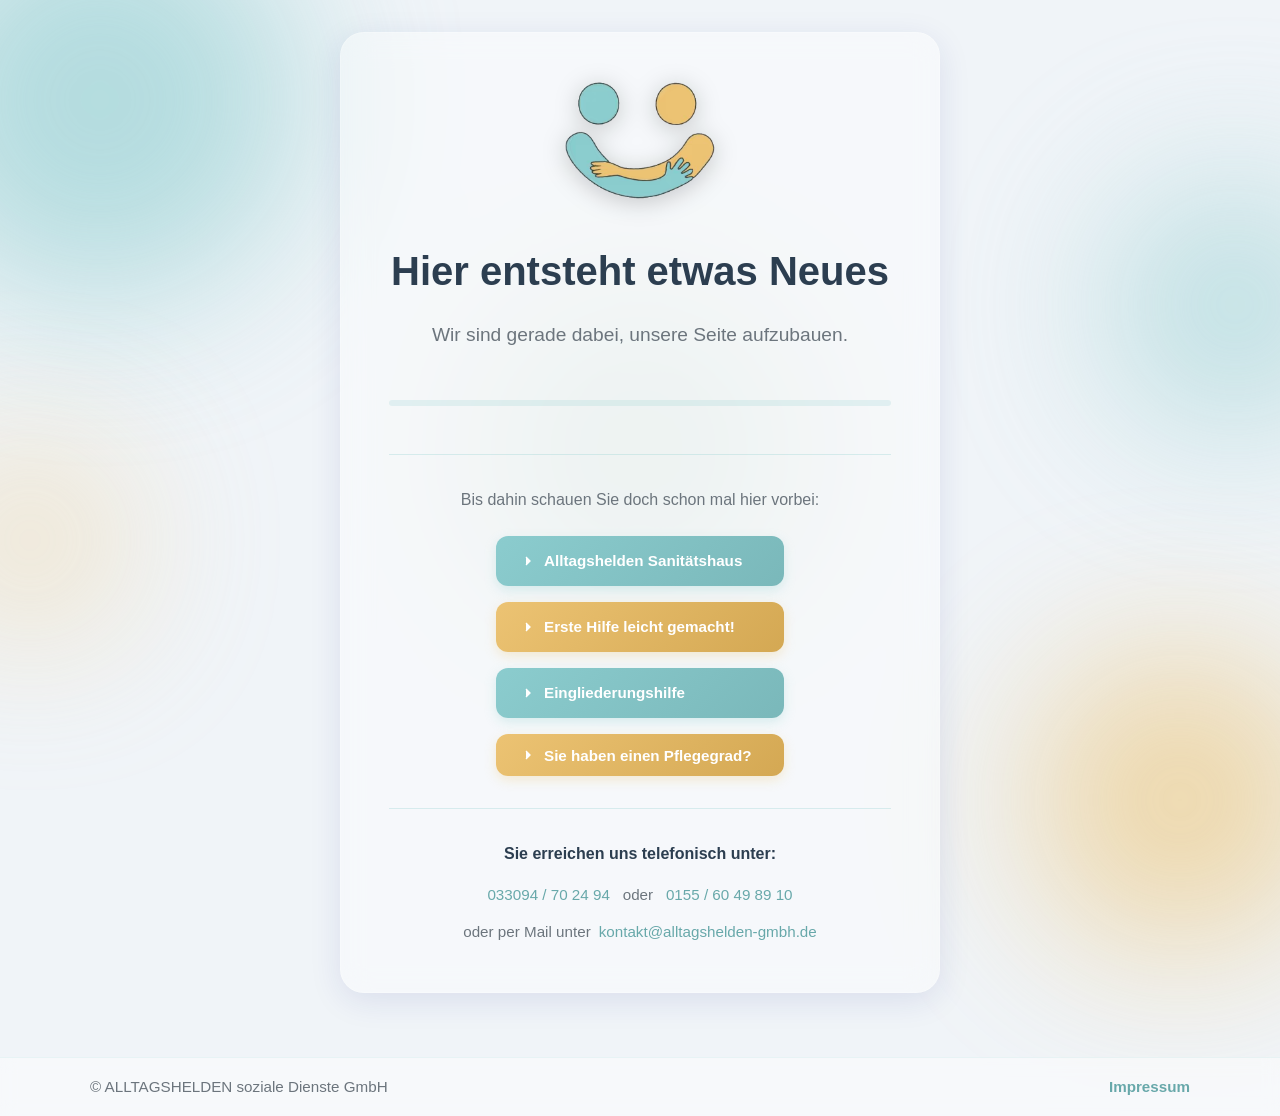
==== commit 774c5013: "Added Einglierderungshilfe Subsite and adjusted seo" ====
--- a/index.html
+++ b/index.html
@@ -4,6 +4,30 @@
 <head>
     <meta charset="UTF-8">
     <meta name="viewport" content="width=device-width, initial-scale=1.0">
+
+    <!-- SEO Meta Data -->
+    <meta name="description"
+        content="ALLTAGSHELDEN soziale Dienste GmbH — Unternehmens-Website im Aufbau. Hier finden Sie bald Informationen zu unseren Dienstleistungen und Angeboten. Kontakt: kontakt@alltagshelden-gmbh.de">
+    <meta name="keywords" content="Alltagshelden, soziale Dienste, Sanitätshaus, Erste Hilfe, Pflegegrad">
+    <meta name="robots" content="index, follow">
+    <meta name="author" content="ALLTAGSHELDEN soziale Dienste GmbH">
+    <link rel="canonical" href="https://alltagsheldengmbh.de/">
+    <meta name="theme-color" content="#ffffff">
+
+    <!-- Open Graph / Facebook -->
+    <meta property="og:title" content="ALLTAGSHELDEN soziale Dienste GmbH – Hier entsteht etwas Neues">
+    <meta property="og:description"
+        content="ALLTAGSHELDEN soziale Dienste GmbH — Unternehmens-Website im Aufbau. Bald finden Sie hier Informationen zu unseren Leistungen.">
+    <meta property="og:type" content="website">
+    <meta property="og:url" content="https://alltagsheldengmbh.de/">
+    <meta property="og:image" content="https://alltagsheldengmbh.de/img/logo.avif">
+
+    <!-- Twitter Card -->
+    <meta name="twitter:card" content="summary_large_image">
+    <meta name="twitter:title" content="ALLTAGSHELDEN soziale Dienste GmbH – Hier entsteht etwas Neues">
+    <meta name="twitter:description"
+        content="ALLTAGSHELDEN soziale Dienste GmbH — Unternehmens-Website im Aufbau. Bald finden Sie hier Informationen zu unseren Leistungen.">
+    <meta name="twitter:image" content="https://alltagsheldengmbh.de/img/logo.avif">
 
     <link rel="apple-touch-icon" sizes="180x180" href="img/apple-touch-icon.png">
     <link rel="icon" type="image/png" sizes="32x32" href="img/favicon-32x32.png">
@@ -13,6 +37,23 @@
     <link rel="stylesheet" href="style.css">
     <script src="script.js" async></script>
     <title>Alltagshelden GmbH – Hier entsteht etwas Neues</title>
+    <!-- Structured data (JSON-LD) for Organization -->
+    <script type="application/ld+json">
+        {
+            "@context": "https://schema.org",
+            "@type": "Organization",
+            "name": "ALLTAGSHELDEN soziale Dienste GmbH",
+            "url": "https://alltagsheldengmbh.de/",
+            "logo": "https://alltagsheldengmbh.de/img/logo.avif",
+            "contactPoint": [{
+                "@type": "ContactPoint",
+                "telephone": "+49 155 60498910",
+                "contactType": "Customer Service",
+                "email": "kontakt@alltagshelden-gmbh.de",
+                "availableLanguage": "de"
+            }]
+        }
+        </script>
 </head>
 
 <body>
@@ -61,7 +102,7 @@
                         <svg class="icon" viewBox="0 0 24 24" fill="none" stroke="currentColor" stroke-width="2">
                             <path d="m9 18 6-6-6-6" />
                         </svg>
-                        ALLTAGSHELDEN Sanitätshaus
+                        Alltagshelden Sanitätshaus
                     </a>
 
                     <a href="https://www.erstehilfe-leichtgemacht.de/" class="cta-button secondary">
@@ -71,8 +112,15 @@
                         Erste Hilfe leicht gemacht!
                     </a>
 
+                    <a href="eingliederung.html" class="cta-button">
+                        <svg class="icon" viewBox="0 0 24 24" fill="none" stroke="currentColor" stroke-width="2">
+                            <path d="m9 18 6-6-6-6" />
+                        </svg>
+                        Eingliederungshilfe
+                    </a>
+
                     <!-- Pflegegrad Info Button -->
-                    <button class="cta-button" onclick="openModal()">
+                    <button class="cta-button secondary" onclick="openModal()">
                         <svg class="icon" viewBox="0 0 24 24" fill="none" stroke="currentColor" stroke-width="2">
                             <path d="m9 18 6-6-6-6" />
                         </svg>
@@ -138,4 +186,4 @@
 
 </body>
 
-</html>
+</html>
--- a/style.css
+++ b/style.css
@@ -157,6 +157,8 @@
     max-width: 100%;
     filter: drop-shadow(0 4px 12px rgba(0, 0, 0, 0.2));
     transition: transform 0.3s ease;
+    -webkit-user-select: none;
+    user-select: none;
 }
 
 .logo:hover {
@@ -294,6 +296,11 @@
 .cta-button.secondary:hover {
     background: linear-gradient(135deg, #d4a853 0%, #bc9043 100%);
     box-shadow: 0 6px 20px rgba(236, 195, 115, 0.4);
+}
+
+button.cta-button {
+    -webkit-user-select: all;
+    user-select: all;
 }
 
 /* === DECORATIVE ICONS === */
@@ -673,7 +680,7 @@
 
     .cta-button {
         width: 100%;
-        max-width: 280px;
+        max-width: 320px;
         justify-content: center;
     }
 
@@ -724,4 +731,45 @@
         animation-iteration-count: 1 !important;
         transition-duration: 0.01ms !important;
     }
+}
+
+/* === EINGLIEDERUNGSHILFE PAGE === */
+.eingliederung-body {
+    display: flex;
+    flex-direction: column;
+    align-items: center;
+    justify-content: center;
+    height: 100vh;
+    background-color: #f9f9f9;
+    color: #333;
+    text-align: center;
+}
+
+.eingliederung-body h1 {
+    font-size: 2rem;
+    margin-bottom: 1rem;
+}
+
+.eingliederung-body p {
+    font-size: 1rem;
+    margin-bottom: 2rem;
+}
+
+.eingliederung-body .contact {
+    font-size: 1rem;
+}
+
+.eingliederung-body .contact div {
+    margin: 0.5rem 0;
+}
+
+@media (max-width: 600px) {
+    .eingliederung-body h1 {
+        font-size: 1.5rem;
+    }
+
+    .eingliederung-body p,
+    .eingliederung-body .contact {
+        font-size: 0.9rem;
+    }
 }
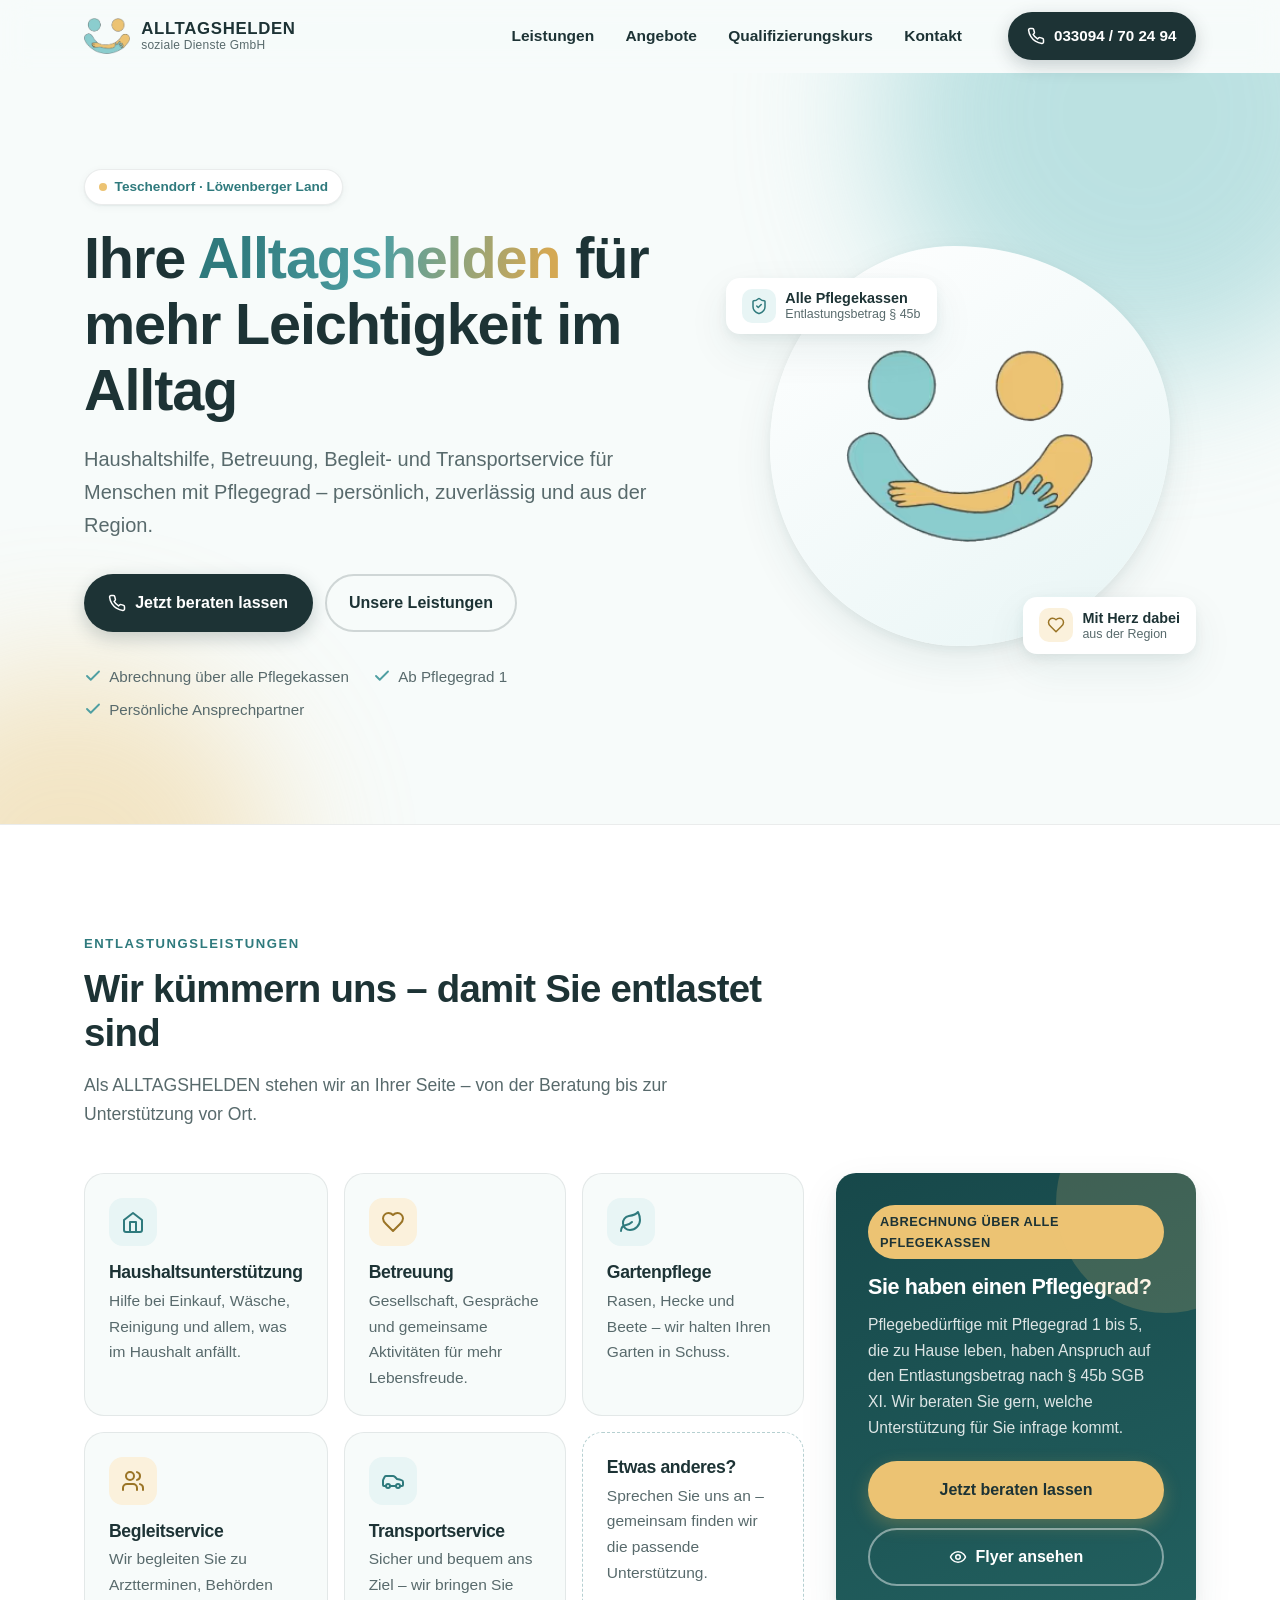
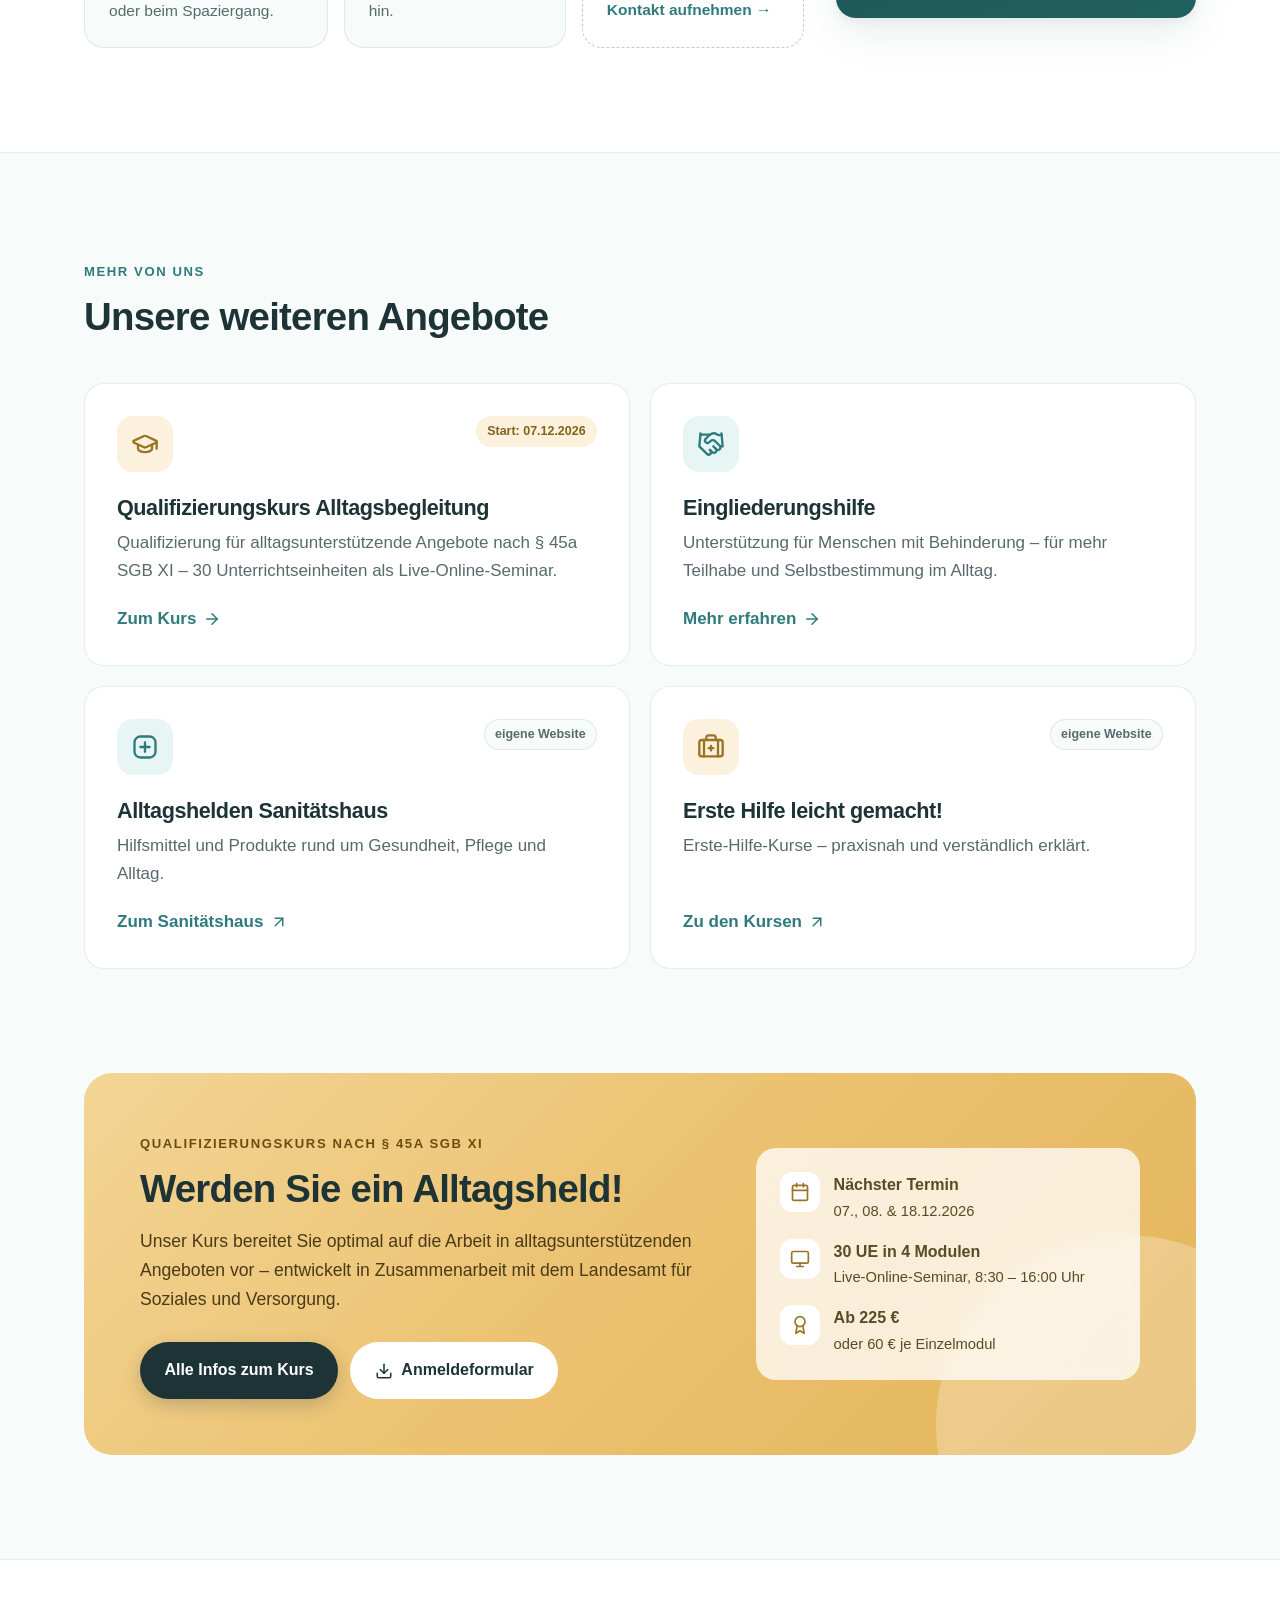
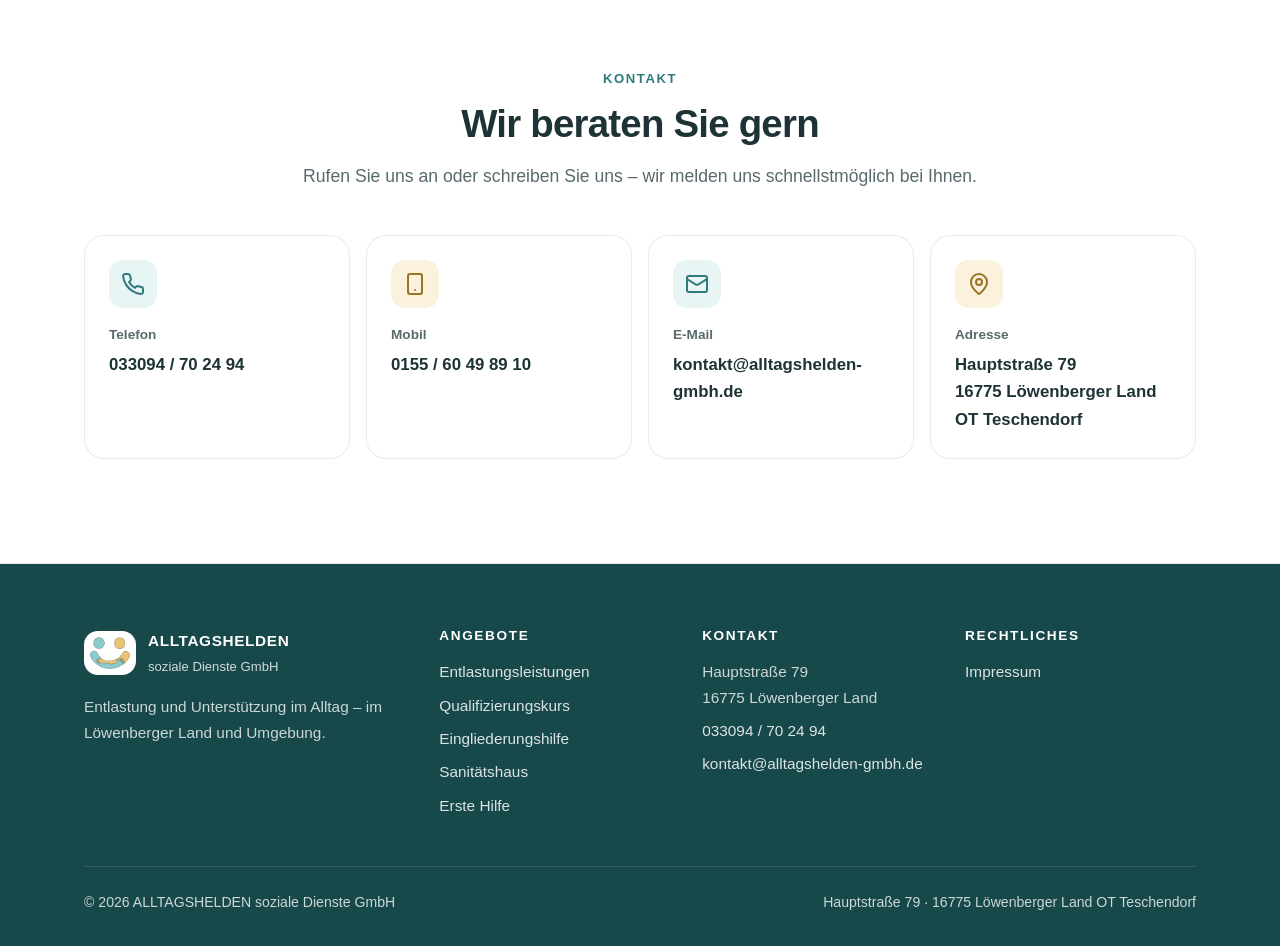
==== commit d867833f: "Umstellung auf PHP Test" ====
--- a/index.html
+++ b/index.html
@@ -1,189 +1,405 @@
-<!DOCTYPE html>
-<html lang="de">
-
-<head>
-    <meta charset="UTF-8">
-    <meta name="viewport" content="width=device-width, initial-scale=1.0">
-
-    <!-- SEO Meta Data -->
-    <meta name="description"
-        content="ALLTAGSHELDEN soziale Dienste GmbH — Unternehmens-Website im Aufbau. Hier finden Sie bald Informationen zu unseren Dienstleistungen und Angeboten. Kontakt: kontakt@alltagshelden-gmbh.de">
-    <meta name="keywords" content="Alltagshelden, soziale Dienste, Sanitätshaus, Erste Hilfe, Pflegegrad">
-    <meta name="robots" content="index, follow">
-    <meta name="author" content="ALLTAGSHELDEN soziale Dienste GmbH">
-    <link rel="canonical" href="https://alltagsheldengmbh.de/">
-    <meta name="theme-color" content="#ffffff">
-
-    <!-- Open Graph / Facebook -->
-    <meta property="og:title" content="ALLTAGSHELDEN soziale Dienste GmbH – Hier entsteht etwas Neues">
-    <meta property="og:description"
-        content="ALLTAGSHELDEN soziale Dienste GmbH — Unternehmens-Website im Aufbau. Bald finden Sie hier Informationen zu unseren Leistungen.">
-    <meta property="og:type" content="website">
-    <meta property="og:url" content="https://alltagsheldengmbh.de/">
-    <meta property="og:image" content="https://alltagsheldengmbh.de/img/logo.avif">
-
-    <!-- Twitter Card -->
-    <meta name="twitter:card" content="summary_large_image">
-    <meta name="twitter:title" content="ALLTAGSHELDEN soziale Dienste GmbH – Hier entsteht etwas Neues">
-    <meta name="twitter:description"
-        content="ALLTAGSHELDEN soziale Dienste GmbH — Unternehmens-Website im Aufbau. Bald finden Sie hier Informationen zu unseren Leistungen.">
-    <meta name="twitter:image" content="https://alltagsheldengmbh.de/img/logo.avif">
-
-    <link rel="apple-touch-icon" sizes="180x180" href="img/apple-touch-icon.png">
-    <link rel="icon" type="image/png" sizes="32x32" href="img/favicon-32x32.png">
-    <link rel="icon" type="image/png" sizes="16x16" href="img/favicon-16x16.png">
-    <link rel="manifest" href="site.webmanifest">
-
-    <link rel="stylesheet" href="style.css">
-    <script src="script.js" async></script>
-    <title>Alltagshelden GmbH – Hier entsteht etwas Neues</title>
-    <!-- Structured data (JSON-LD) for Organization -->
-    <script type="application/ld+json">
-        {
-            "@context": "https://schema.org",
-            "@type": "Organization",
-            "name": "ALLTAGSHELDEN soziale Dienste GmbH",
-            "url": "https://alltagsheldengmbh.de/",
-            "logo": "https://alltagsheldengmbh.de/img/logo.avif",
-            "contactPoint": [{
-                "@type": "ContactPoint",
-                "telephone": "+49 155 60498910",
-                "contactType": "Customer Service",
-                "email": "kontakt@alltagshelden-gmbh.de",
-                "availableLanguage": "de"
-            }]
-        }
-        </script>
-</head>
-
-<body>
-
-    <div class="background-blob blob1"></div>
-    <div class="background-blob blob2"></div>
-    <div class="background-blob blob3"></div>
-    <div class="background-blob blob4"></div>
-    <div class="background-blob blob5"></div>
-
-
-    <div class="container">
-        <div class="content-card">
-            <!-- Logo Section -->
-            <div class="logo-container">
-
-                <img src="img/logo.avif" alt="Logo - Zwei Figuren halten sich im Arm" class="logo">
-
-            </div>
-
-            <!-- Main Content -->
-            <h1 class="main-heading">Hier entsteht etwas Neues</h1>
-
-            <p class="subtitle">
-                Wir sind gerade dabei, unsere Seite aufzubauen.
-
-            </p>
-
-            <!-- Progress Indicator -->
-            <div class="progress-container">
-                <!-- <div class="progress-text">In arbeit...</div> -->
-                <div class="progress-bar">
-                    <div class="progress-fill"></div>
-                </div>
-            </div>
-
-
-            <!-- Links Section -->
-            <div class="links-section">
-                <p class="links-intro">
-                    Bis dahin schauen Sie doch schon mal hier vorbei:
-                </p>
-
-                <div class="link-buttons">
-                    <a href="https://alltagshelden-sanitaetshaus.de/" class="cta-button">
-                        <svg class="icon" viewBox="0 0 24 24" fill="none" stroke="currentColor" stroke-width="2">
-                            <path d="m9 18 6-6-6-6" />
-                        </svg>
-                        Alltagshelden Sanitätshaus
-                    </a>
-
-                    <a href="https://www.erstehilfe-leichtgemacht.de/" class="cta-button secondary">
-                        <svg class="icon" viewBox="0 0 24 24" fill="none" stroke="currentColor" stroke-width="2">
-                            <path d="m9 18 6-6-6-6" />
-                        </svg>
-                        Erste Hilfe leicht gemacht!
-                    </a>
-
-                    <a href="eingliederung.html" class="cta-button">
-                        <svg class="icon" viewBox="0 0 24 24" fill="none" stroke="currentColor" stroke-width="2">
-                            <path d="m9 18 6-6-6-6" />
-                        </svg>
-                        Eingliederungshilfe
-                    </a>
-
-                    <!-- Pflegegrad Info Button -->
-                    <button class="cta-button secondary" onclick="openModal()">
-                        <svg class="icon" viewBox="0 0 24 24" fill="none" stroke="currentColor" stroke-width="2">
-                            <path d="m9 18 6-6-6-6" />
-                        </svg>
-                        Sie haben einen Pflegegrad?
-                    </button>
-
-
-
-                </div>
-            </div>
-
-
-
-            <!-- Contact Section -->
-            <div class="contact-section">
-                <p class="contact-intro">
-                    Sie erreichen uns telefonisch unter:
-                </p>
-                <div class="contact-details">
-                    <div class="contact-item">
-                        <a href="tel:+4933094702494" class="contact-link">033094 / 70 24 94</a>
-                        <span class="phone-separator">oder</span>
-                        <a href="tel:+491556049891" class="contact-link">0155 / 60 49 89 10</a>
-                    </div>
-                    <div class="contact-item">
-                        oder per Mail unter
-                        <a href="mailto:kontakt@alltagshelden-gmbh.de"
-                            class="contact-link">kontakt@alltagshelden-gmbh.de</a>
-                    </div>
-                </div>
-            </div>
-        </div>
-
-        <!-- Modal Overlay -->
-        <div id="imageModal" class="modal" onclick="closeModal()">
-            <span class="modal-close" onclick="event.stopPropagation(); closeModal();">&times;</span>
-
-            <!-- Download button (stops propagation so modal doesn't close) -->
-            <button id="modalDownload" class="modal-download" onclick="event.stopPropagation(); downloadModalImage();"
-                aria-label="Bild herunterladen">
-                <svg viewBox="0 0 24 24" fill="none" stroke="currentColor" stroke-width="2" aria-hidden="true"
-                    focusable="false">
-                    <path d="M21 15v4a2 2 0 0 1-2 2H5a2 2 0 0 1-2-2v-4" />
-                    <polyline points="7 10 12 15 17 10" />
-                    <line x1="12" y1="15" x2="12" y2="3" />
-                </svg>
-                <span class="sr-only">Bild herunterladen</span>
-            </button>
-
-            <img src="img/pflegegrad.jpg" alt="Pflegegrad Informationen" class="modal-content"
-                onclick="event.stopPropagation()">
-        </div>
-    </div>
-
-    <footer class="site-footer" aria-label="Seitenfuß">
-        <div class="footer-container">
-            <p class="footer-text">© ALLTAGSHELDEN soziale Dienste GmbH</p>
-            <p class="footer-links">
-                <a href="impressum.html" class="footer-link">Impressum</a>
-            </p>
-        </div>
-    </footer>
-
-</body>
-
-</html>+<!DOCTYPE html>
+<html lang="de">
+
+<head>
+    <meta charset="UTF-8">
+    <meta name="viewport" content="width=device-width, initial-scale=1.0">
+    <title>Alltagshilfe &amp; Entlastungsleistungen im Löwenberger Land | ALLTAGSHELDEN</title>
+    <meta name="description"
+        content="ALLTAGSHELDEN soziale Dienste GmbH aus Teschendorf (Löwenberger Land): Haushaltshilfe, Betreuung, Begleit- und Transportservice für Menschen mit Pflegegrad – Abrechnung über alle Pflegekassen. Außerdem: Qualifizierungskurs nach § 45a SGB XI.">
+    <meta name="robots" content="index, follow, max-image-preview:large">
+    <link rel="canonical" href="https://alltagsheldengmbh.de/">
+    <meta name="theme-color" content="#f7fbfa">
+
+    <!-- Open Graph / Social -->
+    <meta property="og:type" content="website">
+    <meta property="og:locale" content="de_DE">
+    <meta property="og:site_name" content="ALLTAGSHELDEN soziale Dienste GmbH">
+    <meta property="og:title" content="ALLTAGSHELDEN – Alltagshilfe &amp; Entlastungsleistungen im Löwenberger Land">
+    <meta property="og:description"
+        content="Haushaltshilfe, Betreuung, Begleit- und Transportservice für Menschen mit Pflegegrad – Abrechnung über alle Pflegekassen.">
+    <meta property="og:url" content="https://alltagsheldengmbh.de/">
+    <meta property="og:image" content="https://alltagsheldengmbh.de/img/og-image.png">
+    <meta property="og:image:width" content="1200">
+    <meta property="og:image:height" content="630">
+    <meta name="twitter:card" content="summary_large_image">
+
+    <link rel="icon" href="favicon.ico" sizes="any">
+    <link rel="icon" type="image/png" sizes="32x32" href="img/favicon-32x32.png">
+    <link rel="apple-touch-icon" sizes="180x180" href="img/apple-touch-icon.png">
+    <link rel="manifest" href="site.webmanifest">
+    <link rel="preload" as="image" href="img/logo.avif" type="image/avif">
+
+    <link rel="stylesheet" href="style.css">
+    <script>document.documentElement.classList.add('js');</script>
+    <script src="script.js" defer></script>
+
+    <script type="application/ld+json">
+    {
+        "@context": "https://schema.org",
+        "@graph": [
+            {
+                "@type": "LocalBusiness",
+                "@id": "https://alltagsheldengmbh.de/#organisation",
+                "name": "ALLTAGSHELDEN soziale Dienste GmbH",
+                "alternateName": "Alltagshelden",
+                "description": "Entlastungsleistungen nach § 45b SGB XI für Menschen mit Pflegegrad: Haushaltsunterstützung, Betreuung, Gartenpflege, Begleitservice und Transportservice. Außerdem Eingliederungshilfe und Qualifizierungskurse nach § 45a SGB XI.",
+                "url": "https://alltagsheldengmbh.de/",
+                "logo": "https://alltagsheldengmbh.de/img/android-chrome-512x512.png",
+                "image": "https://alltagsheldengmbh.de/img/og-image.png",
+                "telephone": "+49 33094 702494",
+                "email": "kontakt@alltagshelden-gmbh.de",
+                "address": {
+                    "@type": "PostalAddress",
+                    "streetAddress": "Hauptstraße 79",
+                    "postalCode": "16775",
+                    "addressLocality": "Löwenberger Land OT Teschendorf",
+                    "addressRegion": "Brandenburg",
+                    "addressCountry": "DE"
+                },
+                "areaServed": "Löwenberger Land und Umgebung",
+                "contactPoint": [
+                    {
+                        "@type": "ContactPoint",
+                        "telephone": "+49 33094 702494",
+                        "contactType": "customer service",
+                        "email": "kontakt@alltagshelden-gmbh.de",
+                        "availableLanguage": "de"
+                    }
+                ],
+                "makesOffer": [
+                    { "@type": "Offer", "itemOffered": { "@type": "Service", "name": "Haushaltsunterstützung" } },
+                    { "@type": "Offer", "itemOffered": { "@type": "Service", "name": "Betreuung" } },
+                    { "@type": "Offer", "itemOffered": { "@type": "Service", "name": "Gartenpflege" } },
+                    { "@type": "Offer", "itemOffered": { "@type": "Service", "name": "Begleitservice" } },
+                    { "@type": "Offer", "itemOffered": { "@type": "Service", "name": "Transportservice" } },
+                    { "@type": "Offer", "itemOffered": { "@type": "Service", "name": "Eingliederungshilfe" } }
+                ]
+            },
+            {
+                "@type": "WebSite",
+                "@id": "https://alltagsheldengmbh.de/#website",
+                "url": "https://alltagsheldengmbh.de/",
+                "name": "ALLTAGSHELDEN soziale Dienste GmbH",
+                "inLanguage": "de-DE",
+                "publisher": { "@id": "https://alltagsheldengmbh.de/#organisation" }
+            }
+        ]
+    }
+    </script>
+</head>
+
+<body>
+    <a class="skip-link" href="#inhalt">Zum Inhalt springen</a>
+
+    <header class="site-header">
+        <div class="wrap header-inner">
+            <a href="index.html" class="brand" aria-label="ALLTAGSHELDEN – zur Startseite">
+                <img src="img/logo.avif" alt="" width="272" height="238">
+                <span class="brand-text">
+                    <span class="brand-name">ALLTAGSHELDEN</span>
+                    <span class="brand-sub">soziale Dienste GmbH</span>
+                </span>
+            </a>
+            <button class="nav-toggle" aria-expanded="false" aria-controls="hauptmenue" aria-label="Menü öffnen">
+                <span></span>
+            </button>
+            <nav class="main-nav" id="hauptmenue" aria-label="Hauptnavigation">
+                <ul>
+                    <li><a href="#leistungen">Leistungen</a></li>
+                    <li><a href="#angebote">Angebote</a></li>
+                    <li><a href="qualifizierungskurs.html">Qualifizierungskurs</a></li>
+                    <li><a href="#kontakt">Kontakt</a></li>
+                    <li class="nav-call"><a href="tel:+4933094702494">Anrufen: 033094 / 70 24 94</a></li>
+                </ul>
+            </nav>
+            <a href="tel:+4933094702494" class="btn btn-primary header-cta">
+                <svg viewBox="0 0 24 24" fill="none" stroke="currentColor" stroke-width="2" stroke-linecap="round" stroke-linejoin="round" aria-hidden="true"><path d="M22 16.92v3a2 2 0 0 1-2.18 2 19.79 19.79 0 0 1-8.63-3.07 19.5 19.5 0 0 1-6-6 19.79 19.79 0 0 1-3.07-8.67A2 2 0 0 1 4.11 2h3a2 2 0 0 1 2 1.72 12.84 12.84 0 0 0 .7 2.81 2 2 0 0 1-.45 2.11L8.09 9.91a16 16 0 0 0 6 6l1.27-1.27a2 2 0 0 1 2.11-.45 12.84 12.84 0 0 0 2.81.7A2 2 0 0 1 22 16.92z"/></svg>
+                033094 / 70 24 94
+            </a>
+        </div>
+    </header>
+
+    <main id="inhalt">
+
+        <!-- HERO -->
+        <section class="hero">
+            <div class="wrap hero-grid">
+                <div>
+                    <span class="eyebrow"><span class="dot"></span>Teschendorf · Löwenberger Land</span>
+                    <h1>Ihre <span class="accent">Alltagshelden</span> für mehr Leichtigkeit im Alltag</h1>
+                    <p class="hero-lead">Haushaltshilfe, Betreuung, Begleit- und Transportservice für Menschen mit
+                        Pflegegrad – persönlich, zuverlässig und aus der Region.</p>
+                    <div class="hero-actions">
+                        <a href="tel:+4933094702494" class="btn btn-primary">
+                            <svg viewBox="0 0 24 24" fill="none" stroke="currentColor" stroke-width="2" stroke-linecap="round" stroke-linejoin="round" aria-hidden="true"><path d="M22 16.92v3a2 2 0 0 1-2.18 2 19.79 19.79 0 0 1-8.63-3.07 19.5 19.5 0 0 1-6-6 19.79 19.79 0 0 1-3.07-8.67A2 2 0 0 1 4.11 2h3a2 2 0 0 1 2 1.72 12.84 12.84 0 0 0 .7 2.81 2 2 0 0 1-.45 2.11L8.09 9.91a16 16 0 0 0 6 6l1.27-1.27a2 2 0 0 1 2.11-.45 12.84 12.84 0 0 0 2.81.7A2 2 0 0 1 22 16.92z"/></svg>
+                            Jetzt beraten lassen
+                        </a>
+                        <a href="#leistungen" class="btn btn-ghost">Unsere Leistungen</a>
+                    </div>
+                    <ul class="hero-trust">
+                        <li><svg viewBox="0 0 24 24" fill="none" stroke="currentColor" stroke-width="2.5" stroke-linecap="round" stroke-linejoin="round" aria-hidden="true"><path d="M20 6 9 17l-5-5"/></svg>Abrechnung über alle Pflegekassen</li>
+                        <li><svg viewBox="0 0 24 24" fill="none" stroke="currentColor" stroke-width="2.5" stroke-linecap="round" stroke-linejoin="round" aria-hidden="true"><path d="M20 6 9 17l-5-5"/></svg>Ab Pflegegrad 1</li>
+                        <li><svg viewBox="0 0 24 24" fill="none" stroke="currentColor" stroke-width="2.5" stroke-linecap="round" stroke-linejoin="round" aria-hidden="true"><path d="M20 6 9 17l-5-5"/></svg>Persönliche Ansprechpartner</li>
+                    </ul>
+                </div>
+                <div class="hero-visual" aria-hidden="true">
+                    <div class="hero-disc">
+                        <img src="img/logo.avif" alt="" width="272" height="238">
+                    </div>
+                    <div class="float-chip chip-a">
+                        <span class="chip-icon"><svg viewBox="0 0 24 24" fill="none" stroke="currentColor" stroke-width="2" stroke-linecap="round" stroke-linejoin="round"><path d="M20 13c0 5-3.5 7.5-7.66 8.95a1 1 0 0 1-.67-.01C7.5 20.5 4 18 4 13V6a1 1 0 0 1 1-1c2 0 4.5-1.2 6.24-2.72a1.17 1.17 0 0 1 1.52 0C14.51 3.81 17 5 19 5a1 1 0 0 1 1 1z"/><path d="m9 12 2 2 4-4"/></svg></span>
+                        <span>Alle Pflegekassen<small>Entlastungsbetrag § 45b</small></span>
+                    </div>
+                    <div class="float-chip chip-b">
+                        <span class="chip-icon"><svg viewBox="0 0 24 24" fill="none" stroke="currentColor" stroke-width="2" stroke-linecap="round" stroke-linejoin="round"><path d="M19 14c1.49-1.46 3-3.21 3-5.5A5.5 5.5 0 0 0 16.5 3c-1.76 0-3 .5-4.5 2-1.5-1.5-2.74-2-4.5-2A5.5 5.5 0 0 0 2 8.5c0 2.3 1.5 4.05 3 5.5l7 7Z"/></svg></span>
+                        <span>Mit Herz dabei<small>aus der Region</small></span>
+                    </div>
+                </div>
+            </div>
+        </section>
+
+        <!-- LEISTUNGEN -->
+        <section class="section section-alt" id="leistungen" aria-labelledby="leistungen-titel">
+            <div class="wrap">
+                <div class="section-head reveal">
+                    <span class="kicker">Entlastungsleistungen</span>
+                    <h2 id="leistungen-titel">Wir kümmern uns – damit Sie entlastet sind</h2>
+                    <p>Als ALLTAGSHELDEN stehen wir an Ihrer Seite – von der Beratung bis zur Unterstützung vor Ort.</p>
+                </div>
+
+                <div class="services-layout">
+                    <ul class="service-grid">
+                        <li class="service reveal">
+                            <div class="icon-badge"><svg viewBox="0 0 24 24" fill="none" stroke="currentColor" stroke-width="2" stroke-linecap="round" stroke-linejoin="round" aria-hidden="true"><path d="m3 10 9-7 9 7v10a2 2 0 0 1-2 2H5a2 2 0 0 1-2-2z"/><path d="M9 22V12h6v10"/></svg></div>
+                            <h3>Haushaltsunterstützung</h3>
+                            <p>Hilfe bei Einkauf, Wäsche, Reinigung und allem, was im Haushalt anfällt.</p>
+                        </li>
+                        <li class="service reveal">
+                            <div class="icon-badge gold"><svg viewBox="0 0 24 24" fill="none" stroke="currentColor" stroke-width="2" stroke-linecap="round" stroke-linejoin="round" aria-hidden="true"><path d="M19 14c1.49-1.46 3-3.21 3-5.5A5.5 5.5 0 0 0 16.5 3c-1.76 0-3 .5-4.5 2-1.5-1.5-2.74-2-4.5-2A5.5 5.5 0 0 0 2 8.5c0 2.3 1.5 4.05 3 5.5l7 7Z"/></svg></div>
+                            <h3>Betreuung</h3>
+                            <p>Gesellschaft, Gespräche und gemeinsame Aktivitäten für mehr Lebensfreude.</p>
+                        </li>
+                        <li class="service reveal">
+                            <div class="icon-badge"><svg viewBox="0 0 24 24" fill="none" stroke="currentColor" stroke-width="2" stroke-linecap="round" stroke-linejoin="round" aria-hidden="true"><path d="M11 20A7 7 0 0 1 9.8 6.1C15.5 5 17 4.48 19 2c1 2 2 4.18 2 8 0 5.5-4.78 10-10 10Z"/><path d="M2 21c0-3 1.85-5.36 5.08-6C9.5 14.52 12 13 13 12"/></svg></div>
+                            <h3>Gartenpflege</h3>
+                            <p>Rasen, Hecke und Beete – wir halten Ihren Garten in Schuss.</p>
+                        </li>
+                        <li class="service reveal">
+                            <div class="icon-badge gold"><svg viewBox="0 0 24 24" fill="none" stroke="currentColor" stroke-width="2" stroke-linecap="round" stroke-linejoin="round" aria-hidden="true"><path d="M16 21v-2a4 4 0 0 0-4-4H6a4 4 0 0 0-4 4v2"/><circle cx="9" cy="7" r="4"/><path d="M22 21v-2a4 4 0 0 0-3-3.87"/><path d="M16 3.13a4 4 0 0 1 0 7.75"/></svg></div>
+                            <h3>Begleitservice</h3>
+                            <p>Wir begleiten Sie zu Arztterminen, Behörden oder beim Spaziergang.</p>
+                        </li>
+                        <li class="service reveal">
+                            <div class="icon-badge"><svg viewBox="0 0 24 24" fill="none" stroke="currentColor" stroke-width="2" stroke-linecap="round" stroke-linejoin="round" aria-hidden="true"><path d="M19 17h2c.6 0 1-.4 1-1v-3c0-.9-.7-1.7-1.5-1.9C18.7 10.6 16 10 16 10s-1.3-1.4-2.2-2.3c-.5-.4-1.1-.7-1.8-.7H5c-.6 0-1.1.4-1.4.9l-1.4 2.9A3.7 3.7 0 0 0 2 12v4c0 .6.4 1 1 1h2"/><circle cx="7" cy="17" r="2"/><path d="M9 17h6"/><circle cx="17" cy="17" r="2"/></svg></div>
+                            <h3>Transportservice</h3>
+                            <p>Sicher und bequem ans Ziel – wir bringen Sie hin.</p>
+                        </li>
+                        <li class="service service-more reveal">
+                            <h3>Etwas anderes?</h3>
+                            <p>Sprechen Sie uns an – gemeinsam finden wir die passende Unterstützung.</p>
+                            <p style="margin-top:0.75rem"><a href="#kontakt">Kontakt aufnehmen →</a></p>
+                        </li>
+                    </ul>
+
+                    <aside class="info-panel reveal" aria-labelledby="pflegegrad-titel">
+                        <span class="badge-stamp">Abrechnung über alle Pflegekassen</span>
+                        <h3 id="pflegegrad-titel">Sie haben einen Pflegegrad?</h3>
+                        <p>Pflegebedürftige mit Pflegegrad 1 bis 5, die zu Hause leben, haben Anspruch auf den
+                            Entlastungsbetrag nach § 45b SGB XI. Wir beraten Sie gern, welche Unterstützung für Sie
+                            infrage kommt.</p>
+                        <div class="panel-actions">
+                            <a href="tel:+4933094702494" class="btn btn-gold">Jetzt beraten lassen</a>
+                            <a href="img/pflegegrad.jpg" class="btn btn-outline-light" data-open-flyer>
+                                <svg viewBox="0 0 24 24" fill="none" stroke="currentColor" stroke-width="2" stroke-linecap="round" stroke-linejoin="round" aria-hidden="true"><path d="M2 12s3-7 10-7 10 7 10 7-3 7-10 7-10-7-10-7Z"/><circle cx="12" cy="12" r="3"/></svg>
+                                Flyer ansehen
+                            </a>
+                        </div>
+                    </aside>
+                </div>
+            </div>
+        </section>
+
+        <!-- ANGEBOTE -->
+        <section class="section" id="angebote" aria-labelledby="angebote-titel">
+            <div class="wrap">
+                <div class="section-head reveal">
+                    <span class="kicker">Mehr von uns</span>
+                    <h2 id="angebote-titel">Unsere weiteren Angebote</h2>
+                </div>
+
+                <div class="offer-grid">
+                    <a href="qualifizierungskurs.html" class="offer-card reveal">
+                        <div class="card-top">
+                            <div class="icon-badge gold"><svg viewBox="0 0 24 24" fill="none" stroke="currentColor" stroke-width="2" stroke-linecap="round" stroke-linejoin="round" aria-hidden="true"><path d="M21.42 10.922a1 1 0 0 0-.019-1.838L12.83 5.18a2 2 0 0 0-1.66 0L2.6 9.08a1 1 0 0 0 0 1.832l8.57 3.908a2 2 0 0 0 1.66 0z"/><path d="M22 10v6"/><path d="M6 12.5V16a6 3 0 0 0 12 0v-3.5"/></svg></div>
+                            <span class="tag highlight">Start: 07.12.2026</span>
+                        </div>
+                        <h3>Qualifizierungskurs Alltagsbegleitung</h3>
+                        <p>Qualifizierung für alltagsunterstützende Angebote nach § 45a SGB XI – 30 Unterrichtseinheiten
+                            als Live-Online-Seminar.</p>
+                        <span class="card-link">Zum Kurs<svg viewBox="0 0 24 24" fill="none" stroke="currentColor" stroke-width="2" stroke-linecap="round" stroke-linejoin="round" aria-hidden="true"><path d="M5 12h14"/><path d="m12 5 7 7-7 7"/></svg></span>
+                    </a>
+
+                    <a href="eingliederungshilfe.html" class="offer-card reveal">
+                        <div class="card-top">
+                            <div class="icon-badge"><svg viewBox="0 0 24 24" fill="none" stroke="currentColor" stroke-width="2" stroke-linecap="round" stroke-linejoin="round" aria-hidden="true"><path d="m11 17 2 2a1 1 0 1 0 3-3"/><path d="m14 14 2.5 2.5a1 1 0 1 0 3-3l-3.88-3.88a3 3 0 0 0-4.24 0l-.88.88a1 1 0 1 1-3-3l2.81-2.81a5.79 5.79 0 0 1 7.06-.87l.47.28a2 2 0 0 0 1.42.25L21 4"/><path d="m21 3 1 11h-2"/><path d="M3 3 2 14l6.5 6.5a1 1 0 1 0 3-3"/><path d="M3 4h8"/></svg></div>
+                        </div>
+                        <h3>Eingliederungshilfe</h3>
+                        <p>Unterstützung für Menschen mit Behinderung – für mehr Teilhabe und Selbstbestimmung im
+                            Alltag.</p>
+                        <span class="card-link">Mehr erfahren<svg viewBox="0 0 24 24" fill="none" stroke="currentColor" stroke-width="2" stroke-linecap="round" stroke-linejoin="round" aria-hidden="true"><path d="M5 12h14"/><path d="m12 5 7 7-7 7"/></svg></span>
+                    </a>
+
+                    <a href="https://alltagshelden-sanitaetshaus.de/" class="offer-card reveal" target="_blank" rel="noopener">
+                        <div class="card-top">
+                            <div class="icon-badge"><svg viewBox="0 0 24 24" fill="none" stroke="currentColor" stroke-width="2" stroke-linecap="round" stroke-linejoin="round" aria-hidden="true"><rect x="3" y="3" width="18" height="18" rx="5"/><path d="M12 8v8M8 12h8"/></svg></div>
+                            <span class="tag">eigene Website</span>
+                        </div>
+                        <h3>Alltagshelden Sanitätshaus</h3>
+                        <p>Hilfsmittel und Produkte rund um Gesundheit, Pflege und Alltag.</p>
+                        <span class="card-link">Zum Sanitätshaus<svg viewBox="0 0 24 24" fill="none" stroke="currentColor" stroke-width="2" stroke-linecap="round" stroke-linejoin="round" aria-hidden="true"><path d="M7 17 17 7"/><path d="M7 7h10v10"/></svg></span>
+                    </a>
+
+                    <a href="https://www.erstehilfe-leichtgemacht.de/" class="offer-card reveal" target="_blank" rel="noopener">
+                        <div class="card-top">
+                            <div class="icon-badge gold"><svg viewBox="0 0 24 24" fill="none" stroke="currentColor" stroke-width="2" stroke-linecap="round" stroke-linejoin="round" aria-hidden="true"><path d="M12 11v4"/><path d="M14 13h-4"/><path d="M16 6V4a2 2 0 0 0-2-2h-4a2 2 0 0 0-2 2v2"/><path d="M18 6v14"/><path d="M6 6v14"/><rect width="20" height="14" x="2" y="6" rx="2"/></svg></div>
+                            <span class="tag">eigene Website</span>
+                        </div>
+                        <h3>Erste Hilfe leicht gemacht!</h3>
+                        <p>Erste-Hilfe-Kurse – praxisnah und verständlich erklärt.</p>
+                        <span class="card-link">Zu den Kursen<svg viewBox="0 0 24 24" fill="none" stroke="currentColor" stroke-width="2" stroke-linecap="round" stroke-linejoin="round" aria-hidden="true"><path d="M7 17 17 7"/><path d="M7 7h10v10"/></svg></span>
+                    </a>
+                </div>
+            </div>
+        </section>
+
+        <!-- KURS -->
+        <section class="section" style="padding-top:0" aria-labelledby="kurs-titel">
+            <div class="wrap">
+                <div class="course-band reveal">
+                    <div>
+                        <span class="kicker">Qualifizierungskurs nach § 45a SGB XI</span>
+                        <h2 id="kurs-titel">Werden Sie ein Alltagsheld!</h2>
+                        <p class="lead">Unser Kurs bereitet Sie optimal auf die Arbeit in alltagsunterstützenden
+                            Angeboten vor – entwickelt in Zusammenarbeit mit dem Landesamt für Soziales und Versorgung.</p>
+                        <div class="hero-actions">
+                            <a href="qualifizierungskurs.html" class="btn btn-primary">Alle Infos zum Kurs</a>
+                            <a href="docs/Anmeldung_Qualifizierungskurs.pdf" class="btn btn-light" target="_blank" rel="noopener">
+                                <svg viewBox="0 0 24 24" fill="none" stroke="currentColor" stroke-width="2" stroke-linecap="round" stroke-linejoin="round" aria-hidden="true"><path d="M21 15v4a2 2 0 0 1-2 2H5a2 2 0 0 1-2-2v-4"/><path d="m7 10 5 5 5-5"/><path d="M12 15V3"/></svg>
+                                Anmeldeformular
+                            </a>
+                        </div>
+                    </div>
+                    <ul class="course-facts">
+                        <li>
+                            <span class="fact-icon"><svg viewBox="0 0 24 24" fill="none" stroke="currentColor" stroke-width="2" stroke-linecap="round" stroke-linejoin="round" aria-hidden="true"><rect width="18" height="18" x="3" y="4" rx="2"/><path d="M16 2v4M8 2v4M3 10h18"/></svg></span>
+                            <span><strong>Nächster Termin</strong>07., 08. &amp; 18.12.2026</span>
+                        </li>
+                        <li>
+                            <span class="fact-icon"><svg viewBox="0 0 24 24" fill="none" stroke="currentColor" stroke-width="2" stroke-linecap="round" stroke-linejoin="round" aria-hidden="true"><rect width="20" height="14" x="2" y="3" rx="2"/><path d="M8 21h8M12 17v4"/></svg></span>
+                            <span><strong>30 UE in 4 Modulen</strong>Live-Online-Seminar, 8:30 – 16:00 Uhr</span>
+                        </li>
+                        <li>
+                            <span class="fact-icon"><svg viewBox="0 0 24 24" fill="none" stroke="currentColor" stroke-width="2" stroke-linecap="round" stroke-linejoin="round" aria-hidden="true"><circle cx="12" cy="8" r="6"/><path d="M15.477 12.89 17 22l-5-3-5 3 1.523-9.11"/></svg></span>
+                            <span><strong>Ab 225 €</strong>oder 60 € je Einzelmodul</span>
+                        </li>
+                    </ul>
+                </div>
+            </div>
+        </section>
+
+        <!-- KONTAKT -->
+        <section class="section section-alt" id="kontakt" aria-labelledby="kontakt-titel">
+            <div class="wrap">
+                <div class="section-head center reveal">
+                    <span class="kicker">Kontakt</span>
+                    <h2 id="kontakt-titel">Wir beraten Sie gern</h2>
+                    <p>Rufen Sie uns an oder schreiben Sie uns – wir melden uns schnellstmöglich bei Ihnen.</p>
+                </div>
+                <div class="contact-grid">
+                    <a href="tel:+4933094702494" class="contact-card reveal">
+                        <span class="icon-badge"><svg viewBox="0 0 24 24" fill="none" stroke="currentColor" stroke-width="2" stroke-linecap="round" stroke-linejoin="round" aria-hidden="true"><path d="M22 16.92v3a2 2 0 0 1-2.18 2 19.79 19.79 0 0 1-8.63-3.07 19.5 19.5 0 0 1-6-6 19.79 19.79 0 0 1-3.07-8.67A2 2 0 0 1 4.11 2h3a2 2 0 0 1 2 1.72 12.84 12.84 0 0 0 .7 2.81 2 2 0 0 1-.45 2.11L8.09 9.91a16 16 0 0 0 6 6l1.27-1.27a2 2 0 0 1 2.11-.45 12.84 12.84 0 0 0 2.81.7A2 2 0 0 1 22 16.92z"/></svg></span>
+                        <span class="label">Telefon</span>
+                        <span class="value">033094 / 70 24 94</span>
+                    </a>
+                    <a href="tel:+4915560498910" class="contact-card reveal">
+                        <span class="icon-badge gold"><svg viewBox="0 0 24 24" fill="none" stroke="currentColor" stroke-width="2" stroke-linecap="round" stroke-linejoin="round" aria-hidden="true"><rect width="14" height="20" x="5" y="2" rx="2"/><path d="M12 18h.01"/></svg></span>
+                        <span class="label">Mobil</span>
+                        <span class="value">0155 / 60 49 89 10</span>
+                    </a>
+                    <a href="mailto:kontakt@alltagshelden-gmbh.de" class="contact-card reveal">
+                        <span class="icon-badge"><svg viewBox="0 0 24 24" fill="none" stroke="currentColor" stroke-width="2" stroke-linecap="round" stroke-linejoin="round" aria-hidden="true"><rect width="20" height="16" x="2" y="4" rx="2"/><path d="m22 7-8.97 5.7a1.94 1.94 0 0 1-2.06 0L2 7"/></svg></span>
+                        <span class="label">E-Mail</span>
+                        <span class="value">kontakt@alltagshelden-gmbh.de</span>
+                    </a>
+                    <a href="https://www.google.com/maps/search/?api=1&amp;query=Hauptstra%C3%9Fe+79%2C+16775+L%C3%B6wenberger+Land" class="contact-card reveal" target="_blank" rel="noopener">
+                        <span class="icon-badge gold"><svg viewBox="0 0 24 24" fill="none" stroke="currentColor" stroke-width="2" stroke-linecap="round" stroke-linejoin="round" aria-hidden="true"><path d="M20 10c0 4.993-5.539 10.193-7.399 11.799a1 1 0 0 1-1.202 0C9.539 20.193 4 14.993 4 10a8 8 0 0 1 16 0"/><circle cx="12" cy="10" r="3"/></svg></span>
+                        <span class="label">Adresse</span>
+                        <span class="value">Hauptstraße 79<br>16775 Löwenberger Land<br>OT Teschendorf</span>
+                    </a>
+                </div>
+            </div>
+        </section>
+    </main>
+
+    <footer class="site-footer">
+        <div class="wrap">
+            <div class="footer-grid">
+                <div>
+                    <div class="footer-brand">
+                        <img src="img/logo.avif" alt="" width="272" height="238" loading="lazy">
+                        <div><strong>ALLTAGSHELDEN</strong><span>soziale Dienste GmbH</span></div>
+                    </div>
+                    <p>Entlastung und Unterstützung im Alltag – im Löwenberger Land und Umgebung.</p>
+                </div>
+                <div>
+                    <h2>Angebote</h2>
+                    <ul>
+                        <li><a href="index.html#leistungen">Entlastungsleistungen</a></li>
+                        <li><a href="qualifizierungskurs.html">Qualifizierungskurs</a></li>
+                        <li><a href="eingliederungshilfe.html">Eingliederungshilfe</a></li>
+                        <li><a href="https://alltagshelden-sanitaetshaus.de/" target="_blank" rel="noopener">Sanitätshaus</a></li>
+                        <li><a href="https://www.erstehilfe-leichtgemacht.de/" target="_blank" rel="noopener">Erste Hilfe</a></li>
+                    </ul>
+                </div>
+                <div>
+                    <h2>Kontakt</h2>
+                    <address>
+                        <ul>
+                            <li>Hauptstraße 79<br>16775 Löwenberger Land</li>
+                            <li><a href="tel:+4933094702494">033094 / 70 24 94</a></li>
+                            <li><a href="mailto:kontakt@alltagshelden-gmbh.de">kontakt@alltagshelden-gmbh.de</a></li>
+                        </ul>
+                    </address>
+                </div>
+                <div>
+                    <h2>Rechtliches</h2>
+                    <ul>
+                        <li><a href="impressum.html">Impressum</a></li>
+                    </ul>
+                </div>
+            </div>
+            <div class="footer-bottom">
+                <span>© <span data-year>2026</span> ALLTAGSHELDEN soziale Dienste GmbH</span>
+                <span>Hauptstraße 79 · 16775 Löwenberger Land OT Teschendorf</span>
+            </div>
+        </div>
+    </footer>
+
+    <!-- Pflegegrad-Flyer -->
+    <dialog id="flyerDialog" class="flyer-dialog" aria-label="Flyer: Sie haben einen Pflegegrad?">
+        <div class="dialog-body">
+            <div class="dialog-tools">
+                <a href="img/pflegegrad.jpg" download class="icon-btn" aria-label="Flyer herunterladen">
+                    <svg viewBox="0 0 24 24" fill="none" stroke="currentColor" stroke-width="2" stroke-linecap="round" stroke-linejoin="round" aria-hidden="true"><path d="M21 15v4a2 2 0 0 1-2 2H5a2 2 0 0 1-2-2v-4"/><path d="m7 10 5 5 5-5"/><path d="M12 15V3"/></svg>
+                </a>
+                <button type="button" class="icon-btn" data-close aria-label="Schließen">
+                    <svg viewBox="0 0 24 24" fill="none" stroke="currentColor" stroke-width="2" stroke-linecap="round" stroke-linejoin="round" aria-hidden="true"><path d="M18 6 6 18M6 6l12 12"/></svg>
+                </button>
+            </div>
+            <img src="img/pflegegrad.jpg" alt="Flyer: Sie haben einen Pflegegrad? Wir kümmern uns! Entlastungsleistungen: Haushaltsunterstützung, Betreuung, Gartenpflege, Begleitservice, Transportservice. Abrechnung über alle Pflegekassen möglich." width="660" height="1600" loading="lazy">
+        </div>
+    </dialog>
+</body>
+
+</html>
--- a/style.css
+++ b/style.css
@@ -1,775 +1,1662 @@
-/* === BASE STYLES === */
-* {
-    margin: 0;
-    padding: 0;
-    box-sizing: border-box;
-}
-
-body {
-    font-family: -apple-system, BlinkMacSystemFont, 'Segoe UI', Roboto, Oxygen, Ubuntu, Cantarell, sans-serif;
-    line-height: 1.6;
-    color: #333;
-    min-height: 100vh;
-    overflow-x: hidden;
-    background-color: #f0f4f8;
-    position: relative;
-}
-
-body.modal-open {
-    overflow: hidden;
-    position: fixed;
-    width: 100%;
-}
-
-/* === ANIMATED BACKGROUND BLOBS === */
-.background-blob {
-    position: fixed;
-    border-radius: 50%;
-    filter: blur(80px);
-    opacity: 0.6;
-    z-index: 1;
-    pointer-events: none;
-}
-
-.blob1 {
-    width: 400px;
-    height: 400px;
-    background: #8bccce;
-    top: -100px;
-    left: -100px;
-    animation: moveBlob 15s infinite alternate;
-}
-
-.blob2 {
-    width: 300px;
-    height: 300px;
-    background: #ecc373;
-    bottom: -50px;
-    right: -50px;
-    animation: moveBlob 20s infinite alternate-reverse;
-}
-
-.blob3 {
-    width: 250px;
-    height: 250px;
-    background: linear-gradient(45deg, #8bccce, #a8d5d7);
-    top: 20vh;
-    right: -80px;
-    animation: moveBlob 18s infinite alternate;
-    animation-delay: -5s;
-}
-
-.blob4 {
-    width: 180px;
-    height: 180px;
-    background: #f0d49e;
-    bottom: 30vh;
-    left: -60px;
-    animation: moveBlob 22s infinite alternate-reverse;
-    animation-delay: -8s;
-}
-
-.blob5 {
-    width: 320px;
-    height: 320px;
-    background: radial-gradient(circle, rgba(139, 204, 206, 0.4), rgba(236, 195, 115, 0.3));
-    top: 50%;
-    left: 50%;
-    transform: translate(-50%, -50%);
-    animation: floatCenter 25s infinite ease-in-out;
-    animation-delay: -10s;
-}
-
-@keyframes floatCenter {
-
-    0%,
-    100% {
-        transform: translate(-50%, -50%) scale(1) rotate(0deg);
-    }
-
-    33% {
-        transform: translate(-40%, -60%) scale(1.1) rotate(120deg);
-    }
-
-    66% {
-        transform: translate(-60%, -40%) scale(0.9) rotate(240deg);
-    }
-}
-
-@keyframes moveBlob {
-    from {
-        transform: translate(0, 0) scale(1) rotate(0deg);
-    }
-
-    to {
-        transform: translate(60px, 80px) scale(1.2) rotate(180deg);
-    }
-}
-
-.container {
-    display: flex;
-    flex-direction: column;
-    justify-content: center;
-    align-items: center;
-    min-height: 100vh;
-    padding: 2rem;
-    position: relative;
-}
-
-/* === MAIN CONTENT CARD === */
-.content-card {
-    background: rgba(255, 255, 255, 0.4);
-    backdrop-filter: blur(15px);
-    -webkit-backdrop-filter: blur(15px);
-    border-radius: 24px;
-    padding: 3rem;
-    text-align: center;
-    box-shadow: 0 8px 32px 0 rgba(31, 38, 135, 0.1);
-    max-width: 600px;
-    width: 100%;
-    position: relative;
-    z-index: 10;
-    animation: slideUp 0.8s ease-out;
-    border: 1px solid rgba(255, 255, 255, 0.2);
-}
-
-@keyframes slideUp {
-    from {
-        opacity: 0;
-        transform: translateY(30px);
-    }
-
-    to {
-        opacity: 1;
-        transform: translateY(0);
-    }
-}
-
-/* === LOGO STYLING === */
-.logo-container {
-    margin-bottom: 2rem;
-    animation: logoAppear 1s ease-out 0.3s both;
-}
-
-.logo {
-    width: 150px;
-    height: auto;
-    max-width: 100%;
-    filter: drop-shadow(0 4px 12px rgba(0, 0, 0, 0.2));
-    transition: transform 0.3s ease;
-    -webkit-user-select: none;
-    user-select: none;
-}
-
-.logo:hover {
-    transform: scale(1.05);
-}
-
-@keyframes logoAppear {
-    from {
-        opacity: 0;
-        transform: scale(0.8);
-    }
-
-    to {
-        opacity: 1;
-        transform: scale(1);
-    }
-}
-
-/* === TYPOGRAPHY === */
-.main-heading {
-    font-size: clamp(1.8rem, 4vw, 2.5rem);
-    font-weight: 700;
-    color: #2c3e50;
-    margin-bottom: 1rem;
-    animation: textGlow 2s ease-in-out infinite alternate;
-}
-
-@keyframes textGlow {
-    from {
-        text-shadow: 0 0 5px rgba(139, 204, 206, 0.3);
-    }
-
-    to {
-        text-shadow: 0 0 15px rgba(236, 195, 115, 0.4);
-    }
-}
-
-.subtitle {
-    font-size: clamp(1rem, 2.5vw, 1.2rem);
-    color: #6c757d;
-    margin-bottom: 2rem;
-    line-height: 1.7;
-}
-
-/* === PROGRESS INDICATOR === */
-.progress-container {
-    margin: 2rem 0;
-    padding: 1rem 0;
-}
-
-.progress-text {
-    font-size: 0.9rem;
-    color: #8bccce;
-    margin-bottom: 0.5rem;
-    font-weight: 500;
-}
-
-.progress-bar {
-    width: 100%;
-    height: 6px;
-    background: rgba(139, 204, 206, 0.2);
-    border-radius: 3px;
-    overflow: hidden;
-}
-
-.progress-fill {
-    height: 100%;
-    background: linear-gradient(90deg, #8bccce 0%, #ecc373 100%);
-    border-radius: 3px;
-    width: 0%;
-    animation: progressAnimation 3s ease-in-out infinite;
-}
-
-@keyframes progressAnimation {
-    0% {
-        width: 0%;
-    }
-
-    50% {
-        width: 70%;
-    }
-
-    100% {
-        width: 0%;
-    }
-}
-
-/* === LINKS SECTION === */
-.links-section {
-    margin-top: 2rem;
-    padding-top: 2rem;
-    border-top: 1px solid rgba(139, 204, 206, 0.3);
-}
-
-.links-intro {
-    font-size: 1rem;
-    color: #6c757d;
-    margin-bottom: 1.5rem;
-}
-
-.link-buttons {
-    display: flex;
-    gap: 1rem;
-    justify-content: center;
-    flex-wrap: wrap;
-}
-
-.cta-button {
-    display: inline-flex;
-    align-items: center;
-    width: 18rem;
-    gap: 0.5rem;
-    padding: 0.8rem 1.5rem;
-    background: linear-gradient(135deg, #8bccce 0%, #7ab8ba 100%);
-    color: white;
-    text-decoration: none;
-    border-radius: 12px;
-    font-weight: 600;
-    font-size: 0.95rem;
-    transition: all 0.3s ease;
-    box-shadow: 0 4px 12px rgba(139, 204, 206, 0.3);
-}
-
-.cta-button:hover {
-    transform: translateY(-2px);
-    box-shadow: 0 6px 20px rgba(139, 204, 206, 0.4);
-    background: linear-gradient(135deg, #7ab8ba 0%, #6aa4a6 100%);
-}
-
-.cta-button.secondary {
-    background: linear-gradient(135deg, #ecc373 0%, #d4a853 100%);
-    box-shadow: 0 4px 12px rgba(236, 195, 115, 0.3);
-}
-
-.cta-button.secondary:hover {
-    background: linear-gradient(135deg, #d4a853 0%, #bc9043 100%);
-    box-shadow: 0 6px 20px rgba(236, 195, 115, 0.4);
-}
-
-button.cta-button {
-    -webkit-user-select: all;
-    user-select: all;
-}
-
-/* === DECORATIVE ICONS === */
-.icon {
-    width: 16px;
-    height: 16px;
-    fill: currentColor;
-}
-
-/* === CONTACT INFO SECTION === */
-.contact-section {
-    margin-top: 2rem;
-    padding-top: 2rem;
-    border-top: 1px solid rgba(139, 204, 206, 0.3);
-}
-
-.contact-intro {
-    font-size: 1rem;
-    color: #2c3e50;
-    margin-bottom: 1rem;
-    font-weight: 600;
-}
-
-.contact-details {
-    display: flex;
-    flex-direction: column;
-    gap: 0.8rem;
-    align-items: center;
-}
-
-.contact-item {
-    font-size: 0.95rem;
-    color: #6c757d;
-    display: flex;
-    align-items: center;
-    gap: 0.5rem;
-}
-
-.contact-link {
-    color: #68a8aa;
-    text-decoration: none;
-    transition: all 0.3s ease;
-    font-weight: 500;
-}
-
-.contact-link:hover {
-    color: #7ab8ba;
-    text-decoration: underline;
-}
-
-.contact-link:focus {
-    outline: 2px solid #8bccce;
-    outline-offset: 2px;
-    border-radius: 4px;
-}
-
-.phone-separator {
-    color: #6c757d;
-    margin: 0 0.3rem;
-}
-
-@media (max-width: 480px) {
-    .contact-item {
-        font-size: 0.9rem;
-        flex-wrap: wrap;
-        justify-content: center;
-        text-align: center;
-    }
-}
-
-/* === PFLEGEGRAD SECTION === */
-.pflegegrad-section {
-    margin: 1.5rem 0;
-}
-
-.info-button {
-    display: inline-flex;
-    align-items: center;
-    gap: 0.5rem;
-    padding: 0.8rem 1.5rem;
-    background: linear-gradient(135deg, #a8d5d7 0%, #8bccce 100%);
-    color: white;
-    border: none;
-    border-radius: 12px;
-    font-weight: 600;
-    font-size: 0.95rem;
-    cursor: pointer;
-    transition: all 0.3s ease;
-    box-shadow: 0 4px 12px rgba(139, 204, 206, 0.3);
-}
-
-.info-button:hover {
-    transform: translateY(-2px);
-    box-shadow: 0 6px 20px rgba(139, 204, 206, 0.4);
-    background: linear-gradient(135deg, #8bccce 0%, #7ab8ba 100%);
-}
-
-/* === MODAL === */
-.modal {
-    display: none;
-    position: fixed;
-    z-index: 1000;
-    left: -1px;
-    top: -1px;
-    width: calc(100% + 2px);
-    height: calc(100% + 2px);
-    background: linear-gradient(135deg, rgba(139, 204, 206, 0.3), rgba(236, 195, 115, 0.3));
-    backdrop-filter: blur(25px) brightness(0.95);
-    -webkit-backdrop-filter: blur(25px) brightness(0.95);
-    cursor: pointer;
-    opacity: 0;
-    transition: opacity 0.3s ease;
-    overflow-y: auto;
-    overflow-x: hidden;
-}
-
-.modal::before {
-    content: '';
-    position: absolute;
-    top: 0;
-    left: 0;
-    right: 0;
-    bottom: 0;
-    background: radial-gradient(circle at 30% 50%, rgba(139, 204, 206, 0.2), transparent 50%),
-        radial-gradient(circle at 70% 50%, rgba(236, 195, 115, 0.2), transparent 50%);
-    pointer-events: none;
-}
-
-.modal.show {
-    opacity: 1;
-}
-
-.modal-content {
-    margin: auto auto !important;
-    display: block;
-    width: auto;
-    height: auto;
-    max-width: min(700px, 90vw);
-    max-height: calc(100vh - 4rem);
-    position: absolute;
-    top: 50%;
-    left: 50%;
-    transform: translate(-50%, -50%) scale(0.8);
-    /* box-shadow: 0 20px 60px rgba(0, 0, 0, 0.3); */
-    transition: transform 0.4s cubic-bezier(0.34, 1.56, 0.64, 1);
-    cursor: default;
-    aspect-ratio: auto;
-    border-radius: 24px;
-}
-
-.modal.show .modal-content {
-    transform: translate(-50%, -50%) scale(1);
-}
-
-.modal-close {
-    position: absolute;
-    top: 10px;
-    right: 35px;
-    color: #fff;
-    font-size: 45px;
-    font-weight: 300;
-    transition: all 0.3s ease;
-    cursor: pointer;
-    z-index: 1001;
-    text-shadow: 0 2px 8px rgba(0, 0, 0, 0.5);
-    line-height: 1;
-}
-
-.modal-close:hover {
-    color: #8bccce;
-    transform: scale(1.2);
-}
-
-/* Modal download button */
-.modal-download {
-    position: fixed;
-    top: 15px;
-    right: 70px;
-    z-index: 1001;
-    width: 45px;
-    height: 45px;
-    padding: 0;
-    display: inline-flex;
-    align-items: center;
-    justify-content: center;
-    background: transparent;
-    color: #fff;
-    border: none;
-    border-radius: 50%;
-    cursor: pointer;
-    transition: transform 0.15s ease, color 0.15s ease;
-    text-shadow: 0 1px 4px rgba(0, 0, 0, 0.5);
-}
-
-.modal-download svg {
-    width: 28px;
-    height: 28px;
-    stroke: currentColor;
-    filter: drop-shadow(0 1px 2px rgba(0, 0, 0, 0.5));
-}
-
-.modal-download:hover {
-    transform: scale(1.08);
-    color: #8bccce;
-    background: transparent;
-}
-
-.sr-only {
-    position: absolute !important;
-    width: 1px;
-    height: 1px;
-    padding: 0;
-    margin: -1px;
-    overflow: hidden;
-    clip: rect(0, 0, 0, 0);
-    white-space: nowrap;
-    border: 0;
-}
-
-/* Button als CTA-Button stylen */
-.cta-button {
-    border: none;
-    cursor: pointer;
-    font-family: inherit;
-}
-
-
-
-@media (max-width: 768px) {
-
-
-    .modal-content {
-        max-width: 100vw;
-        max-height: 100%;
-        top: 0;
-        transform: translate(-50%, 0);
-    }
-
-    .modal.show .modal-content {
-        transform: translate(-50%, 0) scale(1);
-    }
-
-    .modal-close,
-    .modal-download {
-
-        transform: translate(0, -10px) scale(0.9);
-    }
-
-
-}
-
-
-/* === ACCESSIBILITY === */
-@media (prefers-reduced-motion: reduce) {
-    .background-blob {
-        animation: none !important;
-    }
-
-    * {
-        animation-duration: 0.01ms !important;
-        animation-iteration-count: 1 !important;
-        transition-duration: 0.01ms !important;
-    }
-}
-
-/* === FOOTER / IMPRESSUM STYLES === */
-.site-footer {
-    position: relative;
-    z-index: 10;
-    margin-top: 2rem;
-    padding: 1rem 1.25rem;
-    background: rgba(255, 255, 255, 0.45);
-    backdrop-filter: blur(8px);
-    -webkit-backdrop-filter: blur(8px);
-    border-top: 1px solid rgba(139, 204, 206, 0.15);
-}
-
-.footer-container {
-    max-width: 1100px;
-    margin: 0 auto;
-    display: flex;
-    flex-direction: row;
-    justify-content: space-between;
-    align-items: center;
-    gap: 1rem;
-}
-
-.footer-text {
-    color: #6c757d;
-    font-size: 0.95rem;
-}
-
-.footer-links {
-    margin: 0;
-}
-
-.footer-link {
-    color: #68a8aa;
-    text-decoration: none;
-    font-weight: 600;
-    font-size: 0.95rem;
-}
-
-.footer-link:hover,
-.footer-link:focus {
-    color: #7ab8ba;
-    text-decoration: underline;
-}
-
-/* Impressum page container */
-.impressum-container {
-    max-width: 860px;
-    margin: 3.5rem auto;
-    background: rgba(255, 255, 255, 0.85);
-    padding: 2rem;
-    border-radius: 14px;
-    box-shadow: 0 10px 30px rgba(31, 38, 135, 0.06);
-    text-align: left;
-    z-index: 10;
-}
-
-.impressum-container h1 {
-    font-size: 1.6rem;
-    color: #2c3e50;
-    margin-bottom: 0.75rem;
-}
-
-.company-info p {
-    margin-bottom: 0.75rem;
-    color: #4b5563;
-    line-height: 1.5;
-}
-
-.legal-note {
-    margin-top: 1.25rem;
-    padding-top: 1rem;
-    border-top: 1px solid rgba(139, 204, 206, 0.12);
-    color: #6c757d;
-    font-size: 0.95rem;
-}
-
-.impressum-container a {
-    color: #68a8aa;
-}
-
-@media (max-width: 768px) {
-    .footer-container {
-        flex-direction: column;
-        align-items: center;
-        gap: 0.5rem;
-    }
-
-    .impressum-container {
-        margin: 2rem 1rem;
-        padding: 1.25rem;
-    }
-}
-
-
-/* === RESPONSIVE DESIGN === */
-@media (max-width: 768px) {
-    .container {
-        padding: 1rem;
-    }
-
-    .content-card {
-        padding: 2rem 1.5rem;
-        margin: 1rem 0;
-        background: rgba(255, 255, 255, 0.4);
-        backdrop-filter: blur(15px);
-    }
-
-    .link-buttons {
-        flex-direction: column;
-        align-items: center;
-    }
-
-    .cta-button {
-        width: 100%;
-        max-width: 320px;
-        justify-content: center;
-    }
-
-    .blob3,
-    .blob4,
-    .blob5 {
-        display: none;
-    }
-
-    .modal-close {
-        right: 20px;
-    }
-
-    .modal-download {
-        right: 50px;
-    }
-}
-
-@media (max-width: 480px) {
-    .content-card {
-        padding: 1.5rem 1rem;
-        /* border-radius: 16px; */
-        background: rgba(255, 255, 255, 0.4);
-        backdrop-filter: blur(12px);
-    }
-
-    .main-heading {
-        font-size: 1.6rem;
-    }
-
-
-}
-
-/* === FOCUS STYLES === */
-.cta-button:focus {
-    outline: 2px solid #8bccce;
-    outline-offset: 2px;
-}
-
-/* === ACCESSIBILITY === */
-@media (prefers-reduced-motion: reduce) {
-    .background-blob {
-        animation: none !important;
-    }
-
-    * {
-        animation-duration: 0.01ms !important;
-        animation-iteration-count: 1 !important;
-        transition-duration: 0.01ms !important;
-    }
-}
-
-/* === EINGLIEDERUNGSHILFE PAGE === */
-.eingliederung-body {
-    display: flex;
-    flex-direction: column;
-    align-items: center;
-    justify-content: center;
-    height: 100vh;
-    background-color: #f9f9f9;
-    color: #333;
-    text-align: center;
-}
-
-.eingliederung-body h1 {
-    font-size: 2rem;
-    margin-bottom: 1rem;
-}
-
-.eingliederung-body p {
-    font-size: 1rem;
-    margin-bottom: 2rem;
-}
-
-.eingliederung-body .contact {
-    font-size: 1rem;
-}
-
-.eingliederung-body .contact div {
-    margin: 0.5rem 0;
-}
-
-@media (max-width: 600px) {
-    .eingliederung-body h1 {
-        font-size: 1.5rem;
-    }
-
-    .eingliederung-body p,
-    .eingliederung-body .contact {
-        font-size: 0.9rem;
-    }
-}+/* ==========================================================================
+   ALLTAGSHELDEN soziale Dienste GmbH – Stylesheet
+   ========================================================================== */
+
+:root {
+    --teal: #8bccce;
+    --teal-100: #e8f5f5;
+    --teal-200: #cfeaeb;
+    --teal-600: #4f9fa2;
+    --teal-700: #2f7a7d;
+    --teal-900: #17484a;
+    --gold: #ecc373;
+    --gold-100: #fbf1dc;
+    --gold-600: #d4a853;
+    --ink: #1d3335;
+    --muted: #586a6c;
+    --bg: #f7fbfa;
+    --surface: #ffffff;
+    --line: rgba(29, 51, 53, 0.09);
+    --shadow-sm: 0 1px 2px rgba(23, 72, 74, 0.06), 0 2px 8px rgba(23, 72, 74, 0.05);
+    --shadow-md: 0 4px 12px rgba(23, 72, 74, 0.07), 0 16px 40px rgba(23, 72, 74, 0.08);
+    --radius: 20px;
+    --radius-sm: 12px;
+    --max: 1160px;
+    --header-h: 72px;
+}
+
+/* === BASE === */
+*,
+*::before,
+*::after {
+    margin: 0;
+    padding: 0;
+    box-sizing: border-box;
+}
+
+html {
+    scroll-behavior: smooth;
+    scroll-padding-top: calc(var(--header-h) + 16px);
+    -webkit-text-size-adjust: 100%;
+}
+
+body {
+    font-family: -apple-system, BlinkMacSystemFont, 'Segoe UI', Roboto, 'Helvetica Neue', Arial, sans-serif;
+    font-size: 1.0625rem;
+    line-height: 1.65;
+    color: var(--ink);
+    background: var(--bg);
+    overflow-x: hidden;
+    -webkit-font-smoothing: antialiased;
+}
+
+img {
+    max-width: 100%;
+    height: auto;
+    display: block;
+}
+
+a {
+    color: var(--teal-700);
+}
+
+h1,
+h2,
+h3 {
+    line-height: 1.15;
+    letter-spacing: -0.02em;
+    color: var(--ink);
+}
+
+h1 {
+    font-size: clamp(2.2rem, 5.2vw, 3.6rem);
+    font-weight: 800;
+}
+
+h2 {
+    font-size: clamp(1.7rem, 3.4vw, 2.4rem);
+    font-weight: 800;
+}
+
+h3 {
+    font-size: 1.2rem;
+    font-weight: 700;
+}
+
+:focus-visible {
+    outline: 3px solid var(--teal-600);
+    outline-offset: 3px;
+    border-radius: 6px;
+}
+
+.wrap {
+    width: 100%;
+    max-width: var(--max);
+    margin: 0 auto;
+    padding: 0 24px;
+}
+
+.sr-only {
+    position: absolute !important;
+    width: 1px;
+    height: 1px;
+    padding: 0;
+    margin: -1px;
+    overflow: hidden;
+    clip: rect(0, 0, 0, 0);
+    white-space: nowrap;
+    border: 0;
+}
+
+.skip-link {
+    position: absolute;
+    left: 16px;
+    top: -60px;
+    z-index: 200;
+    background: var(--ink);
+    color: #fff;
+    padding: 10px 16px;
+    border-radius: 10px;
+    text-decoration: none;
+    font-weight: 600;
+}
+
+.skip-link:focus {
+    top: 12px;
+}
+
+/* === BUTTONS === */
+.btn {
+    display: inline-flex;
+    align-items: center;
+    justify-content: center;
+    gap: 0.55rem;
+    padding: 0.85rem 1.4rem;
+    border-radius: 999px;
+    font: inherit;
+    font-size: 1rem;
+    font-weight: 650;
+    text-decoration: none;
+    border: 2px solid transparent;
+    cursor: pointer;
+    transition: transform 0.2s ease, box-shadow 0.2s ease, background-color 0.2s ease, color 0.2s ease;
+    white-space: nowrap;
+}
+
+.btn svg {
+    width: 18px;
+    height: 18px;
+    flex-shrink: 0;
+}
+
+.btn:hover {
+    transform: translateY(-2px);
+}
+
+.btn-primary {
+    background: var(--ink);
+    color: #fff;
+    box-shadow: 0 6px 18px rgba(29, 51, 53, 0.22);
+}
+
+.btn-primary:hover {
+    background: var(--teal-900);
+}
+
+.btn-teal {
+    background: var(--teal);
+    color: var(--ink);
+    box-shadow: 0 6px 18px rgba(79, 159, 162, 0.3);
+}
+
+.btn-teal:hover {
+    background: #9dd6d8;
+}
+
+.btn-gold {
+    background: var(--gold);
+    color: var(--ink);
+    box-shadow: 0 6px 18px rgba(212, 168, 83, 0.3);
+}
+
+.btn-gold:hover {
+    background: #f1cd86;
+}
+
+.btn-ghost {
+    background: transparent;
+    color: var(--ink);
+    border-color: rgba(29, 51, 53, 0.18);
+}
+
+.btn-ghost:hover {
+    border-color: var(--ink);
+    background: #fff;
+}
+
+.btn-light {
+    background: #fff;
+    color: var(--ink);
+}
+
+.btn-outline-light {
+    background: transparent;
+    color: #fff;
+    border-color: rgba(255, 255, 255, 0.45);
+}
+
+.btn-outline-light:hover {
+    border-color: #fff;
+    background: rgba(255, 255, 255, 0.08);
+}
+
+/* === HEADER === */
+.site-header {
+    position: sticky;
+    top: 0;
+    z-index: 100;
+    background: rgba(247, 251, 250, 0.82);
+    backdrop-filter: saturate(160%) blur(14px);
+    -webkit-backdrop-filter: saturate(160%) blur(14px);
+    border-bottom: 1px solid transparent;
+    transition: border-color 0.2s ease, box-shadow 0.2s ease;
+}
+
+.site-header.scrolled {
+    border-bottom-color: var(--line);
+    box-shadow: 0 4px 20px rgba(23, 72, 74, 0.05);
+}
+
+.header-inner {
+    height: var(--header-h);
+    display: flex;
+    align-items: center;
+    gap: 2rem;
+}
+
+.brand {
+    display: flex;
+    align-items: center;
+    gap: 0.7rem;
+    text-decoration: none;
+    color: var(--ink);
+    flex-shrink: 0;
+}
+
+.brand img {
+    width: 46px;
+    height: auto;
+}
+
+.brand-text {
+    display: flex;
+    flex-direction: column;
+    line-height: 1.1;
+}
+
+.brand-name {
+    font-weight: 800;
+    letter-spacing: 0.04em;
+    font-size: 1.05rem;
+}
+
+.brand-sub {
+    font-size: 0.75rem;
+    color: var(--muted);
+    letter-spacing: 0.02em;
+}
+
+.main-nav {
+    margin-left: auto;
+}
+
+.main-nav ul {
+    list-style: none;
+    display: flex;
+    align-items: center;
+    gap: 0.25rem;
+}
+
+.main-nav a {
+    display: block;
+    padding: 0.5rem 0.85rem;
+    border-radius: 999px;
+    color: var(--ink);
+    text-decoration: none;
+    font-weight: 550;
+    font-size: 0.97rem;
+    transition: background-color 0.2s ease;
+}
+
+.main-nav a:hover,
+.main-nav a[aria-current="page"] {
+    background: var(--teal-100);
+}
+
+.header-cta {
+    padding: 0.6rem 1.1rem;
+    font-size: 0.95rem;
+}
+
+.nav-toggle {
+    display: none;
+    margin-left: auto;
+    width: 44px;
+    height: 44px;
+    border-radius: 12px;
+    border: 1px solid var(--line);
+    background: #fff;
+    cursor: pointer;
+    align-items: center;
+    justify-content: center;
+}
+
+.nav-toggle span,
+.nav-toggle span::before,
+.nav-toggle span::after {
+    display: block;
+    width: 20px;
+    height: 2px;
+    background: var(--ink);
+    border-radius: 2px;
+    position: relative;
+    transition: transform 0.25s ease, background-color 0.25s ease;
+}
+
+.nav-toggle span::before,
+.nav-toggle span::after {
+    content: '';
+    position: absolute;
+    left: 0;
+}
+
+.nav-toggle span::before {
+    top: -6px;
+}
+
+.nav-toggle span::after {
+    top: 6px;
+}
+
+.nav-open .nav-toggle span {
+    background: transparent;
+}
+
+.nav-open .nav-toggle span::before {
+    transform: translateY(6px) rotate(45deg);
+}
+
+.nav-open .nav-toggle span::after {
+    transform: translateY(-6px) rotate(-45deg);
+}
+
+/* === HERO === */
+.hero {
+    position: relative;
+    overflow: hidden;
+    padding: clamp(3rem, 8vw, 6rem) 0 clamp(3.5rem, 8vw, 6.5rem);
+}
+
+.hero::before,
+.hero::after {
+    content: '';
+    position: absolute;
+    border-radius: 50%;
+    filter: blur(70px);
+    opacity: 0.55;
+    pointer-events: none;
+    z-index: 0;
+}
+
+.hero::before {
+    width: 520px;
+    height: 520px;
+    background: var(--teal);
+    top: -220px;
+    right: -120px;
+}
+
+.hero::after {
+    width: 420px;
+    height: 420px;
+    background: var(--gold);
+    bottom: -260px;
+    left: -140px;
+    opacity: 0.4;
+}
+
+.hero-grid {
+    position: relative;
+    z-index: 1;
+    display: grid;
+    grid-template-columns: 1.15fr 0.85fr;
+    gap: 3rem;
+    align-items: center;
+}
+
+.eyebrow {
+    display: inline-flex;
+    align-items: center;
+    gap: 0.5rem;
+    padding: 0.35rem 0.85rem;
+    border-radius: 999px;
+    background: #fff;
+    border: 1px solid var(--line);
+    color: var(--teal-700);
+    font-size: 0.85rem;
+    font-weight: 650;
+    margin-bottom: 1.25rem;
+    box-shadow: var(--shadow-sm);
+}
+
+.eyebrow .dot {
+    width: 8px;
+    height: 8px;
+    border-radius: 50%;
+    background: var(--gold);
+}
+
+.hero h1 .accent {
+    background: linear-gradient(100deg, var(--teal-700) 10%, var(--teal-600) 50%, var(--gold-600) 95%);
+    -webkit-background-clip: text;
+    background-clip: text;
+    color: transparent;
+}
+
+.hero-lead {
+    font-size: clamp(1.1rem, 2vw, 1.25rem);
+    color: var(--muted);
+    margin: 1.25rem 0 2rem;
+    max-width: 34em;
+}
+
+.hero-actions {
+    display: flex;
+    flex-wrap: wrap;
+    gap: 0.75rem;
+}
+
+.hero-trust {
+    display: flex;
+    flex-wrap: wrap;
+    gap: 0.5rem 1.5rem;
+    margin-top: 2rem;
+    list-style: none;
+    color: var(--muted);
+    font-size: 0.95rem;
+}
+
+.hero-trust li {
+    display: flex;
+    align-items: center;
+    gap: 0.45rem;
+}
+
+.hero-trust svg {
+    width: 18px;
+    height: 18px;
+    color: var(--teal-600);
+    flex-shrink: 0;
+}
+
+.hero-visual {
+    position: relative;
+    display: flex;
+    justify-content: center;
+}
+
+.hero-disc {
+    width: min(400px, 100%);
+    aspect-ratio: 1;
+    border-radius: 46% 54% 52% 48% / 50% 46% 54% 50%;
+    background: linear-gradient(145deg, #fff 0%, var(--teal-100) 100%);
+    box-shadow: var(--shadow-md);
+    display: grid;
+    place-items: center;
+    animation: morph 14s ease-in-out infinite alternate;
+}
+
+.hero-disc img {
+    width: 62%;
+}
+
+@keyframes morph {
+    0% {
+        border-radius: 46% 54% 52% 48% / 50% 46% 54% 50%;
+    }
+
+    100% {
+        border-radius: 56% 44% 45% 55% / 44% 56% 44% 56%;
+    }
+}
+
+.float-chip {
+    position: absolute;
+    display: flex;
+    align-items: center;
+    gap: 0.6rem;
+    padding: 0.7rem 1rem;
+    background: #fff;
+    border-radius: 14px;
+    box-shadow: var(--shadow-md);
+    font-size: 0.9rem;
+    font-weight: 650;
+    line-height: 1.25;
+    animation: bob 6s ease-in-out infinite;
+}
+
+.float-chip .chip-icon {
+    width: 34px;
+    height: 34px;
+    border-radius: 10px;
+    display: grid;
+    place-items: center;
+    flex-shrink: 0;
+}
+
+.float-chip .chip-icon svg {
+    width: 18px;
+    height: 18px;
+}
+
+.float-chip small {
+    display: block;
+    font-weight: 500;
+    color: var(--muted);
+    font-size: 0.78rem;
+}
+
+.chip-a {
+    top: 8%;
+    left: -4%;
+}
+
+.chip-a .chip-icon {
+    background: var(--teal-100);
+    color: var(--teal-700);
+}
+
+.chip-b {
+    bottom: -2%;
+    right: 0;
+    animation-delay: -3s;
+}
+
+.chip-b .chip-icon {
+    background: var(--gold-100);
+    color: #9a7426;
+}
+
+@keyframes bob {
+
+    0%,
+    100% {
+        transform: translateY(0);
+    }
+
+    50% {
+        transform: translateY(-10px);
+    }
+}
+
+/* === SECTIONS === */
+.section {
+    padding: clamp(4rem, 9vw, 6.5rem) 0;
+}
+
+.section-alt {
+    background: var(--surface);
+    border-top: 1px solid var(--line);
+    border-bottom: 1px solid var(--line);
+}
+
+.section-head {
+    max-width: 680px;
+    margin-bottom: 2.75rem;
+}
+
+.section-head.center {
+    margin-left: auto;
+    margin-right: auto;
+    text-align: center;
+}
+
+.kicker {
+    display: inline-block;
+    font-size: 0.82rem;
+    font-weight: 700;
+    letter-spacing: 0.12em;
+    text-transform: uppercase;
+    color: var(--teal-700);
+    margin-bottom: 0.75rem;
+}
+
+.section-head p {
+    color: var(--muted);
+    margin-top: 1rem;
+    font-size: 1.1rem;
+}
+
+/* === SERVICES (Entlastungsleistungen) === */
+.services-layout {
+    display: grid;
+    grid-template-columns: 1fr 360px;
+    gap: 2rem;
+    align-items: start;
+}
+
+.service-grid {
+    display: grid;
+    grid-template-columns: repeat(3, 1fr);
+    gap: 1rem;
+    list-style: none;
+}
+
+.service {
+    background: var(--bg);
+    border: 1px solid var(--line);
+    border-radius: var(--radius);
+    padding: 1.5rem;
+    transition: transform 0.25s ease, box-shadow 0.25s ease, border-color 0.25s ease;
+}
+
+.service:hover {
+    transform: translateY(-4px);
+    box-shadow: var(--shadow-md);
+    border-color: transparent;
+    background: #fff;
+}
+
+.icon-badge {
+    width: 48px;
+    height: 48px;
+    border-radius: 14px;
+    display: grid;
+    place-items: center;
+    background: var(--teal-100);
+    color: var(--teal-700);
+    margin-bottom: 1rem;
+}
+
+.icon-badge svg {
+    width: 24px;
+    height: 24px;
+}
+
+.icon-badge.gold {
+    background: var(--gold-100);
+    color: #9a7426;
+}
+
+.service h3 {
+    margin-bottom: 0.35rem;
+    font-size: 1.1rem;
+    hyphens: auto;
+    -webkit-hyphens: auto;
+    overflow-wrap: break-word;
+}
+
+.service-more {
+    display: flex;
+    flex-direction: column;
+    justify-content: center;
+    background: transparent;
+    border-style: dashed;
+    border-color: rgba(47, 122, 125, 0.35);
+}
+
+.service-more a {
+    font-weight: 650;
+    text-decoration: none;
+}
+
+.service-more a:hover {
+    text-decoration: underline;
+}
+
+.service p {
+    color: var(--muted);
+    font-size: 0.97rem;
+}
+
+.info-panel {
+    position: sticky;
+    top: calc(var(--header-h) + 24px);
+    background: linear-gradient(160deg, var(--teal-900) 0%, #22605f 100%);
+    color: #fff;
+    border-radius: var(--radius);
+    padding: 2rem;
+    box-shadow: var(--shadow-md);
+    overflow: hidden;
+}
+
+.info-panel::after {
+    content: '';
+    position: absolute;
+    width: 220px;
+    height: 220px;
+    border-radius: 50%;
+    background: var(--gold);
+    opacity: 0.18;
+    right: -80px;
+    top: -80px;
+    pointer-events: none;
+}
+
+.info-panel h3 {
+    color: #fff;
+    font-size: 1.35rem;
+    margin-bottom: 0.75rem;
+}
+
+.info-panel p {
+    color: rgba(255, 255, 255, 0.85);
+    font-size: 0.98rem;
+    margin-bottom: 1.25rem;
+}
+
+.info-panel .badge-stamp {
+    display: inline-block;
+    background: var(--gold);
+    color: var(--ink);
+    font-weight: 750;
+    font-size: 0.8rem;
+    letter-spacing: 0.04em;
+    text-transform: uppercase;
+    padding: 0.35rem 0.75rem;
+    border-radius: 999px;
+    margin-bottom: 1rem;
+}
+
+.info-panel .panel-actions {
+    display: flex;
+    flex-direction: column;
+    gap: 0.6rem;
+    position: relative;
+    z-index: 1;
+}
+
+.info-panel .btn {
+    width: 100%;
+}
+
+/* === OFFER CARDS (Bereiche) === */
+.offer-grid {
+    display: grid;
+    grid-template-columns: repeat(2, 1fr);
+    gap: 1.25rem;
+}
+
+.offer-card {
+    position: relative;
+    display: flex;
+    flex-direction: column;
+    gap: 0.5rem;
+    padding: 2rem;
+    border-radius: var(--radius);
+    background: #fff;
+    border: 1px solid var(--line);
+    text-decoration: none;
+    color: var(--ink);
+    overflow: hidden;
+    transition: transform 0.25s ease, box-shadow 0.25s ease, border-color 0.25s ease;
+}
+
+.offer-card:hover {
+    transform: translateY(-4px);
+    box-shadow: var(--shadow-md);
+    border-color: transparent;
+}
+
+.offer-card h3 {
+    font-size: 1.35rem;
+}
+
+.offer-card p {
+    color: var(--muted);
+    flex-grow: 1;
+}
+
+.offer-card .card-top {
+    display: flex;
+    justify-content: space-between;
+    align-items: flex-start;
+}
+
+.offer-card .icon-badge {
+    width: 56px;
+    height: 56px;
+    border-radius: 16px;
+}
+
+.offer-card .icon-badge svg {
+    width: 28px;
+    height: 28px;
+}
+
+.tag {
+    font-size: 0.78rem;
+    font-weight: 650;
+    padding: 0.25rem 0.65rem;
+    border-radius: 999px;
+    background: var(--bg);
+    border: 1px solid var(--line);
+    color: var(--muted);
+    white-space: nowrap;
+}
+
+.tag.highlight {
+    background: var(--gold-100);
+    border-color: transparent;
+    color: #85621b;
+}
+
+.card-link {
+    display: inline-flex;
+    align-items: center;
+    gap: 0.4rem;
+    font-weight: 650;
+    color: var(--teal-700);
+    margin-top: 0.75rem;
+}
+
+.card-link svg {
+    width: 18px;
+    height: 18px;
+    transition: transform 0.25s ease;
+}
+
+.offer-card:hover .card-link svg {
+    transform: translateX(4px);
+}
+
+/* === COURSE BAND === */
+.course-band {
+    position: relative;
+    border-radius: 28px;
+    padding: clamp(2rem, 5vw, 3.5rem);
+    background: linear-gradient(135deg, #f3d595 0%, var(--gold) 45%, #e3b45a 100%);
+    overflow: hidden;
+    display: grid;
+    grid-template-columns: 1.2fr 0.8fr;
+    gap: 2.5rem;
+    align-items: center;
+}
+
+.course-band::before {
+    content: '';
+    position: absolute;
+    width: 380px;
+    height: 380px;
+    border-radius: 50%;
+    background: rgba(255, 255, 255, 0.25);
+    right: -120px;
+    bottom: -160px;
+    pointer-events: none;
+}
+
+.course-band .kicker {
+    color: #6b4d12;
+}
+
+.course-band p.lead {
+    color: #4a3a17;
+    margin: 1rem 0 1.75rem;
+    font-size: 1.1rem;
+}
+
+.course-band .hero-actions {
+    position: relative;
+    z-index: 1;
+}
+
+.course-facts {
+    position: relative;
+    z-index: 1;
+    background: rgba(255, 255, 255, 0.75);
+    backdrop-filter: blur(8px);
+    -webkit-backdrop-filter: blur(8px);
+    border-radius: var(--radius);
+    padding: 1.5rem;
+    list-style: none;
+    display: grid;
+    gap: 1rem;
+}
+
+.course-facts li {
+    display: flex;
+    gap: 0.85rem;
+    align-items: flex-start;
+}
+
+.course-facts .fact-icon {
+    width: 40px;
+    height: 40px;
+    border-radius: 12px;
+    background: #fff;
+    display: grid;
+    place-items: center;
+    flex-shrink: 0;
+    color: #9a7426;
+}
+
+.course-facts svg {
+    width: 20px;
+    height: 20px;
+}
+
+.course-facts strong {
+    display: block;
+    font-size: 1rem;
+}
+
+.course-facts span {
+    color: #5a4a26;
+    font-size: 0.92rem;
+}
+
+/* === CONTACT === */
+.contact-grid {
+    display: grid;
+    grid-template-columns: repeat(4, 1fr);
+    gap: 1rem;
+}
+
+.contact-card {
+    background: #fff;
+    border: 1px solid var(--line);
+    border-radius: var(--radius);
+    padding: 1.5rem;
+    text-decoration: none;
+    color: var(--ink);
+    display: flex;
+    flex-direction: column;
+    gap: 0.25rem;
+    transition: transform 0.25s ease, box-shadow 0.25s ease;
+    min-width: 0;
+}
+
+a.contact-card:hover {
+    transform: translateY(-3px);
+    box-shadow: var(--shadow-md);
+}
+
+.contact-card .label {
+    font-size: 0.85rem;
+    color: var(--muted);
+    font-weight: 600;
+}
+
+.contact-card .value {
+    font-weight: 700;
+    font-size: 1.05rem;
+    overflow-wrap: anywhere;
+}
+
+.contact-card .icon-badge {
+    margin-bottom: 0.75rem;
+}
+
+/* === PAGE HERO (Unterseiten) === */
+.page-hero {
+    position: relative;
+    overflow: hidden;
+    padding: clamp(3rem, 7vw, 5rem) 0 clamp(2.5rem, 6vw, 4rem);
+}
+
+.page-hero::before {
+    content: '';
+    position: absolute;
+    width: 460px;
+    height: 460px;
+    border-radius: 50%;
+    background: var(--teal);
+    filter: blur(80px);
+    opacity: 0.45;
+    top: -240px;
+    right: -100px;
+    pointer-events: none;
+}
+
+.page-hero .wrap {
+    position: relative;
+    z-index: 1;
+}
+
+.page-hero h1 {
+    font-size: clamp(2rem, 4.6vw, 3.1rem);
+    max-width: 20em;
+}
+
+.page-hero .hero-lead {
+    margin-bottom: 1.75rem;
+}
+
+.breadcrumb {
+    list-style: none;
+    display: flex;
+    flex-wrap: wrap;
+    gap: 0.4rem;
+    font-size: 0.9rem;
+    color: var(--muted);
+    margin-bottom: 1.25rem;
+}
+
+.breadcrumb li+li::before {
+    content: '/';
+    margin-right: 0.4rem;
+    opacity: 0.5;
+}
+
+.breadcrumb a {
+    color: var(--muted);
+    text-decoration: none;
+}
+
+.breadcrumb a:hover {
+    color: var(--teal-700);
+    text-decoration: underline;
+}
+
+/* Inhalts-Karten auf Unterseiten */
+.card {
+    background: #fff;
+    border: 1px solid var(--line);
+    border-radius: var(--radius);
+    padding: clamp(1.5rem, 3vw, 2rem);
+}
+
+.card h2 {
+    font-size: 1.4rem;
+    margin-bottom: 0.85rem;
+}
+
+.card p {
+    color: var(--muted);
+}
+
+.card p+p {
+    margin-top: 0.75rem;
+}
+
+.two-col {
+    display: grid;
+    grid-template-columns: 1fr 1fr;
+    gap: 1.25rem;
+}
+
+.stack {
+    display: grid;
+    gap: 1.25rem;
+}
+
+.check-list {
+    list-style: none;
+    display: grid;
+    gap: 0.65rem;
+}
+
+.check-list li {
+    position: relative;
+    padding-left: 2rem;
+    color: var(--muted);
+}
+
+.check-list li::before {
+    content: '';
+    position: absolute;
+    left: 0;
+    top: 0.2em;
+    width: 1.3rem;
+    height: 1.3rem;
+    border-radius: 50%;
+    background: var(--teal-100) url("data:image/svg+xml,%3Csvg xmlns='http://www.w3.org/2000/svg' viewBox='0 0 24 24' fill='none' stroke='%232f7a7d' stroke-width='3' stroke-linecap='round' stroke-linejoin='round'%3E%3Cpath d='M20 6 9 17l-5-5'/%3E%3C/svg%3E") center / 62% no-repeat;
+}
+
+.check-list strong {
+    color: var(--ink);
+}
+
+.fact-row {
+    display: grid;
+    grid-template-columns: repeat(4, 1fr);
+    gap: 1rem;
+}
+
+.fact {
+    background: #fff;
+    border: 1px solid var(--line);
+    border-radius: var(--radius);
+    padding: 1.25rem 1.4rem;
+}
+
+.fact .num {
+    display: block;
+    font-size: 1.6rem;
+    font-weight: 800;
+    letter-spacing: -0.02em;
+    color: var(--teal-700);
+    line-height: 1.2;
+}
+
+.fact .txt {
+    color: var(--muted);
+    font-size: 0.93rem;
+}
+
+.module-grid {
+    display: grid;
+    grid-template-columns: repeat(2, 1fr);
+    gap: 1rem;
+    list-style: none;
+}
+
+.module {
+    background: #fff;
+    border: 1px solid var(--line);
+    border-radius: var(--radius);
+    padding: 1.5rem;
+    border-top: 4px solid var(--teal);
+}
+
+.module:nth-child(even) {
+    border-top-color: var(--gold);
+}
+
+.module .mod-no {
+    font-size: 0.8rem;
+    font-weight: 700;
+    text-transform: uppercase;
+    letter-spacing: 0.1em;
+    color: var(--teal-700);
+}
+
+.module h3 {
+    margin: 0.35rem 0 0.5rem;
+    font-size: 1.1rem;
+}
+
+.module p {
+    color: var(--muted);
+    font-size: 0.96rem;
+}
+
+.module .ue {
+    display: inline-block;
+    margin-top: 0.75rem;
+    font-size: 0.82rem;
+    font-weight: 650;
+    padding: 0.2rem 0.6rem;
+    border-radius: 999px;
+    background: var(--bg);
+    border: 1px solid var(--line);
+}
+
+.date-list {
+    list-style: none;
+    display: grid;
+    gap: 0.6rem;
+}
+
+.date-list li {
+    display: flex;
+    align-items: center;
+    gap: 1rem;
+    padding: 0.85rem 1rem;
+    border-radius: var(--radius-sm);
+    background: var(--bg);
+    border: 1px solid var(--line);
+}
+
+.date-list .no {
+    width: 36px;
+    height: 36px;
+    border-radius: 10px;
+    background: var(--teal);
+    color: var(--ink);
+    font-weight: 800;
+    display: grid;
+    place-items: center;
+    flex-shrink: 0;
+}
+
+.date-list .dates {
+    font-weight: 650;
+}
+
+.date-list small {
+    display: block;
+    color: var(--muted);
+    font-weight: 500;
+}
+
+.price-list {
+    list-style: none;
+    display: grid;
+    gap: 0.6rem;
+}
+
+.price-list li {
+    display: flex;
+    justify-content: space-between;
+    align-items: baseline;
+    gap: 1rem;
+    padding: 0.85rem 0;
+    border-bottom: 1px dashed var(--line);
+    color: var(--muted);
+}
+
+.price-list li:last-child {
+    border-bottom: none;
+}
+
+.price-list strong {
+    color: var(--ink);
+    font-size: 1.2rem;
+    white-space: nowrap;
+}
+
+.note {
+    font-size: 0.88rem;
+    color: var(--muted);
+    margin-top: 0.75rem;
+}
+
+.steps {
+    list-style: none;
+    counter-reset: step;
+    display: grid;
+    gap: 1rem;
+}
+
+.steps li {
+    counter-increment: step;
+    position: relative;
+    padding-left: 3rem;
+    color: var(--muted);
+}
+
+.steps li::before {
+    content: counter(step);
+    position: absolute;
+    left: 0;
+    top: -0.1rem;
+    width: 2rem;
+    height: 2rem;
+    border-radius: 50%;
+    background: var(--gold);
+    color: var(--ink);
+    font-weight: 800;
+    display: grid;
+    place-items: center;
+    font-size: 0.95rem;
+}
+
+.download-row {
+    display: flex;
+    flex-wrap: wrap;
+    gap: 0.75rem;
+    margin-top: 1.5rem;
+}
+
+/* === LEGAL (Impressum) === */
+.legal {
+    max-width: 760px;
+}
+
+.legal dl {
+    display: grid;
+    grid-template-columns: 200px 1fr;
+    gap: 0.85rem 1.5rem;
+}
+
+.legal dt {
+    font-weight: 700;
+}
+
+.legal dd {
+    color: var(--muted);
+}
+
+/* === FOOTER === */
+.site-footer {
+    background: var(--teal-900);
+    color: rgba(255, 255, 255, 0.78);
+    padding: 4rem 0 2rem;
+    font-size: 0.96rem;
+}
+
+.footer-grid {
+    display: grid;
+    grid-template-columns: 1.4fr 1fr 1fr 1fr;
+    gap: 2rem;
+}
+
+.footer-brand {
+    display: flex;
+    align-items: center;
+    gap: 0.75rem;
+    margin-bottom: 1rem;
+    color: #fff;
+}
+
+.footer-brand img {
+    width: 52px;
+    background: #fff;
+    border-radius: 14px;
+    padding: 6px;
+}
+
+.footer-brand strong {
+    display: block;
+    letter-spacing: 0.04em;
+}
+
+.footer-brand span {
+    font-size: 0.82rem;
+    opacity: 0.8;
+}
+
+.site-footer h2 {
+    font-size: 0.85rem;
+    color: #fff;
+    text-transform: uppercase;
+    letter-spacing: 0.12em;
+    margin-bottom: 1rem;
+}
+
+.site-footer ul {
+    list-style: none;
+    display: grid;
+    gap: 0.5rem;
+}
+
+.site-footer a {
+    color: rgba(255, 255, 255, 0.85);
+    text-decoration: none;
+}
+
+.site-footer a:hover {
+    color: #fff;
+    text-decoration: underline;
+}
+
+.site-footer address {
+    font-style: normal;
+}
+
+.footer-bottom {
+    margin-top: 3rem;
+    padding-top: 1.5rem;
+    border-top: 1px solid rgba(255, 255, 255, 0.12);
+    display: flex;
+    flex-wrap: wrap;
+    justify-content: space-between;
+    gap: 1rem;
+    font-size: 0.88rem;
+}
+
+/* === MODAL (Pflegegrad-Flyer) === */
+.flyer-dialog {
+    border: none;
+    padding: 0;
+    background: transparent;
+    max-width: min(680px, 94vw);
+    max-height: 94vh;
+    margin: auto;
+    overflow: visible;
+}
+
+.flyer-dialog::backdrop {
+    background: rgba(23, 72, 74, 0.55);
+    backdrop-filter: blur(8px);
+    -webkit-backdrop-filter: blur(8px);
+}
+
+.flyer-dialog[open] {
+    animation: pop 0.3s cubic-bezier(0.34, 1.4, 0.64, 1);
+}
+
+@keyframes pop {
+    from {
+        opacity: 0;
+        transform: scale(0.94);
+    }
+
+    to {
+        opacity: 1;
+        transform: scale(1);
+    }
+}
+
+.flyer-dialog .dialog-body {
+    max-height: 94vh;
+    overflow-y: auto;
+    border-radius: var(--radius);
+    background: #fff;
+    box-shadow: 0 30px 80px rgba(0, 0, 0, 0.3);
+}
+
+.flyer-dialog img {
+    width: 100%;
+}
+
+.dialog-tools {
+    position: sticky;
+    top: 0;
+    display: flex;
+    justify-content: flex-end;
+    gap: 0.5rem;
+    padding: 0.75rem;
+    background: linear-gradient(rgba(255, 255, 255, 0.95), rgba(255, 255, 255, 0));
+    z-index: 2;
+    margin-bottom: -68px;
+}
+
+.icon-btn {
+    width: 44px;
+    height: 44px;
+    border-radius: 50%;
+    border: none;
+    background: #fff;
+    color: var(--ink);
+    box-shadow: var(--shadow-md);
+    display: grid;
+    place-items: center;
+    cursor: pointer;
+    text-decoration: none;
+    transition: transform 0.2s ease;
+}
+
+.icon-btn:hover {
+    transform: scale(1.08);
+}
+
+.icon-btn svg {
+    width: 20px;
+    height: 20px;
+}
+
+body.dialog-open {
+    overflow: hidden;
+}
+
+/* === SCROLL REVEAL === */
+.js .reveal {
+    opacity: 0;
+    transform: translateY(24px);
+    transition: opacity 0.7s ease, transform 0.7s ease;
+}
+
+.js .reveal.visible {
+    opacity: 1;
+    transform: none;
+}
+
+/* === RESPONSIVE === */
+@media (max-width: 1020px) {
+    .service-grid {
+        grid-template-columns: repeat(auto-fill, minmax(210px, 1fr));
+    }
+
+    .services-layout {
+        grid-template-columns: 1fr;
+    }
+
+    .info-panel {
+        position: relative;
+        top: 0;
+    }
+
+    .contact-grid {
+        grid-template-columns: repeat(2, 1fr);
+    }
+
+    .footer-grid {
+        grid-template-columns: 1fr 1fr;
+    }
+
+    .fact-row {
+        grid-template-columns: repeat(2, 1fr);
+    }
+}
+
+@media (max-width: 900px) {
+    .nav-toggle {
+        display: inline-flex;
+    }
+
+    .header-cta {
+        display: none;
+    }
+
+    .main-nav {
+        position: absolute;
+        top: var(--header-h);
+        left: 0;
+        right: 0;
+        background: rgba(247, 251, 250, 0.98);
+        border-bottom: 1px solid var(--line);
+        box-shadow: 0 20px 40px rgba(23, 72, 74, 0.1);
+        padding: 0.75rem 16px 1.25rem;
+        display: none;
+    }
+
+    .nav-open .main-nav {
+        display: block;
+    }
+
+    .main-nav ul {
+        flex-direction: column;
+        align-items: stretch;
+        gap: 0.25rem;
+    }
+
+    .main-nav a {
+        padding: 0.85rem 1rem;
+        border-radius: 12px;
+        font-size: 1.05rem;
+    }
+
+    .main-nav .nav-call {
+        display: block;
+        margin-top: 0.5rem;
+    }
+
+    .main-nav .nav-call a {
+        background: var(--ink);
+        color: #fff;
+        text-align: center;
+    }
+
+    .hero-grid {
+        grid-template-columns: 1fr;
+        gap: 2.5rem;
+    }
+
+    .hero-visual {
+        order: -1;
+        max-width: 340px;
+        margin: 0 auto;
+        width: 100%;
+    }
+
+    .course-band {
+        grid-template-columns: 1fr;
+    }
+
+    .offer-grid,
+    .two-col,
+    .module-grid {
+        grid-template-columns: 1fr;
+    }
+}
+
+@media (min-width: 901px) {
+    .main-nav .nav-call {
+        display: none;
+    }
+}
+
+@media (max-width: 600px) {
+    .wrap {
+        padding: 0 16px;
+    }
+
+    .hero-actions .btn,
+    .course-band .btn {
+        width: 100%;
+    }
+
+    .hero-visual {
+        max-width: 260px;
+    }
+
+    .float-chip {
+        font-size: 0.78rem;
+        padding: 0.5rem 0.7rem;
+    }
+
+    .float-chip .chip-icon {
+        width: 28px;
+        height: 28px;
+    }
+
+    .float-chip small {
+        display: none;
+    }
+
+    .chip-a {
+        left: -8%;
+    }
+
+    .chip-b {
+        right: -8%;
+    }
+
+    .contact-grid,
+    .footer-grid,
+    .fact-row {
+        grid-template-columns: 1fr;
+    }
+
+    .offer-card {
+        padding: 1.5rem;
+    }
+
+    .legal dl {
+        grid-template-columns: 1fr;
+        gap: 0.2rem;
+    }
+
+    .legal dd {
+        margin-bottom: 0.75rem;
+    }
+
+    .brand-sub {
+        display: none;
+    }
+}
+
+@media (prefers-reduced-motion: reduce) {
+    html {
+        scroll-behavior: auto;
+    }
+
+    *,
+    *::before,
+    *::after {
+        animation-duration: 0.01ms !important;
+        animation-iteration-count: 1 !important;
+        transition-duration: 0.01ms !important;
+    }
+
+    .js .reveal {
+        opacity: 1;
+        transform: none;
+    }
+}
+
+/* === Datenschutz (Fließtext) === */
+.legal-text {
+    overflow-wrap: anywhere;
+}
+
+.legal-text h2 {
+    margin: 2.5rem 0 0.85rem;
+    font-size: 1.3rem;
+}
+
+.legal-text h3 {
+    margin: 1.5rem 0 0.4rem;
+    font-size: 1.05rem;
+}
+
+.legal-text ul {
+    margin: 0.75rem 0 0.75rem 1.25rem;
+    color: var(--muted);
+}
+
+.legal-text li+li {
+    margin-top: 0.4rem;
+}
